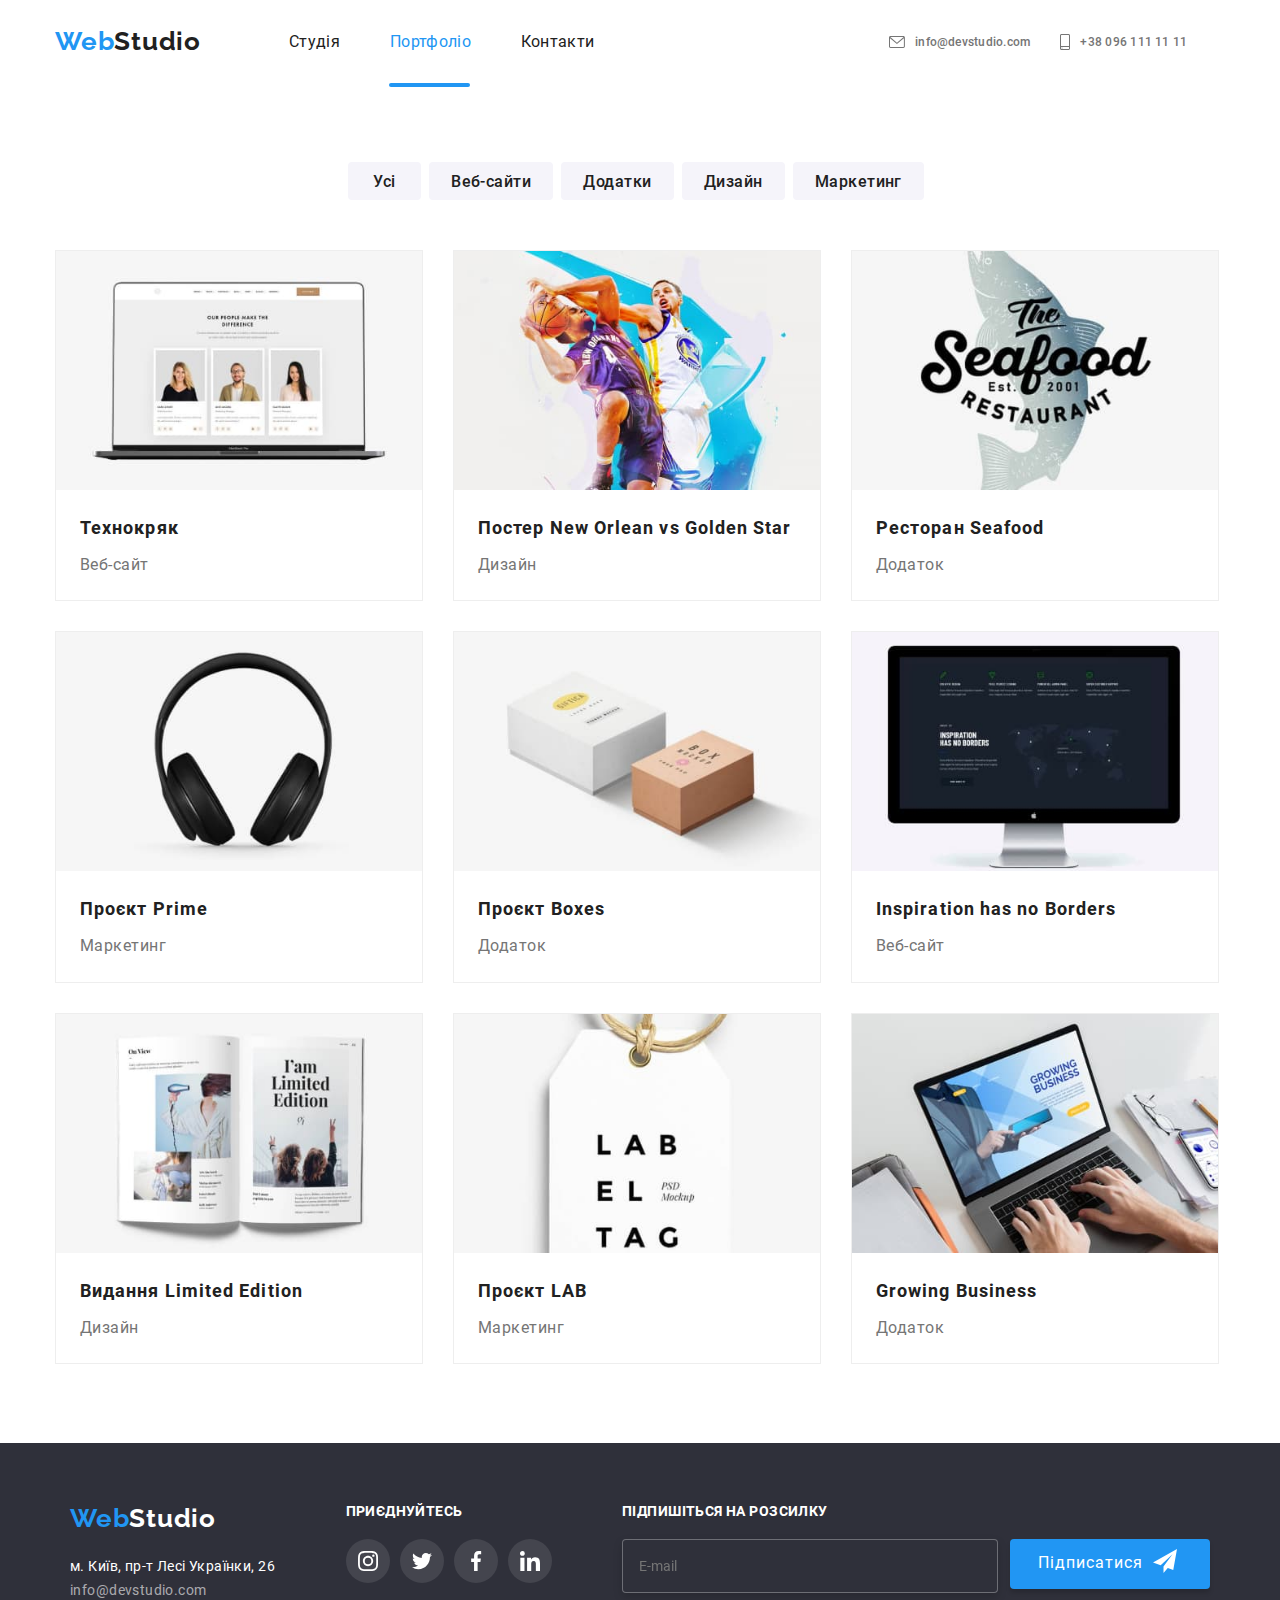
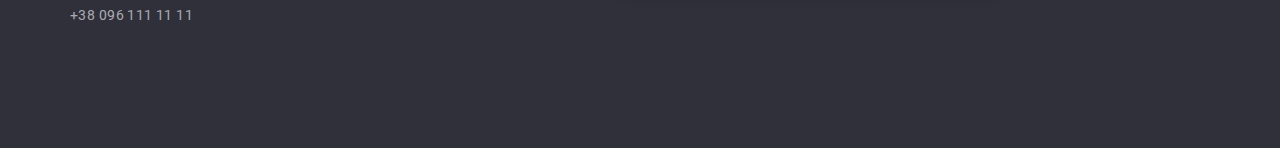
==== portfolio.html @ 5f89a616 "menu js" ====
<!DOCTYPE html>
<html lang="uk">
 <head>
    <meta charset="UTF-8">
    <meta http-equiv="X-UA-Compatible" content="IE=edge">
    <meta name="viewport" content="width=device-width, initial-scale=1.0">
    <title>Document</title>
    <link rel="stylesheet" href="./css/main.min.css">
    
    
 </head>
 <body>
  <header>
       
    <section class="header">
        <div class="container header__container">
          <a href="./index.html" class="logo"><span class="web">Web</span>Studio </a>
          
         
          <div class="mobail-menu" data-menu>
            <div class="container mobail-menu__container">
              <button class="mobail-menu__close-btn" data-menu-close>
                <svg class="mobail-menu__close" width="40" height="40">
                  <use href="./img/sprite.svg#icon-close_40px" ></use>
                </svg>
              </button>
              
              
                <ul class="nav">
                    <li class="nav__item"><a href="./index.html" class="nav__label nav__label--active">Студія </a></li>
                    <li class="nav__item"><a href="./portfolio.html" class="nav__label ">Портфоліо </a></li>
                    <li class="nav__item"><a href="" class="nav__label">Контакти </a></li>
                   
                 </ul>
    
                 
              
              
            <ul class="connection">
            <li class="contact__item-phone"><a href="tel:+380961111111" class="phone"> <svg class="contact__phone-svg" >
              <use  href="./img/sprite.svg#icon-smartphone">
              </use>
             </svg>+38 096 111 11 11
           </a></li>
              <li class="contact__item-mail">
                <a href="mailto:info@devstudio.com" class="mail">
                   <svg class="contact__mail-svg"><use  href="./img/sprite.svg#icon-envelope">
                   </use></svg>info@devstudio.com 
                </a>
              </li>
               </ul>
    
               <ul class="header-social__list">
                 <li class="header-social__item">Instagram</li>
                 <li class="header-social__item">Twitter</li>
                 <li class="header-social__item">Facebook</li>
                 <li class="header-social__item">LinkedIn</li>
                </ul>
            </div>
            
  
          </div>
          <div class="menu-tablet">
            
            
              <ul class="nav">
                  <li class="nav__item"><a href="./index.html" class="nav__label ">Студія </a></li>
                  <li class="nav__item"><a href="./portfolio.html" class="nav__label nav__label--active ">Портфоліо </a></li>
                  <li class="nav__item"><a href="" class="nav__label">Контакти </a></li>
                 
               </ul>

               
            
        <ul class="connection">
                    
            <li class="contact__item">
              <a href="mailto:info@devstudio.com" class="contact">
                 <svg class="contact__mail-svg"><use  href="./img/sprite.svg#icon-envelope">
                 </use></svg>info@devstudio.com 
              </a>
            </li>
            
            <li class="contact__item"><a href="tel:+380961111111" class="contact"> <svg class="contact__phone-svg" >
              <use  href="./img/sprite.svg#icon-smartphone">
              </use>
             </svg>+38 096 111 11 11
           </a></li>
        
        </ul> 
          </div>
        
      <button type="button" class="button-menu__open" data-menu-open>
        <svg class="menu-button__icon-menu " width="40" height="40"><use  href="./img/sprite.svg#icon-menu_40px">
        
        </use></svg> 
        
      </button>
      </div>
  
      </section>
      
       </header>
     
        <main>
          <section class="client">
            <div class="container">
                <ul class="work-list">
                    <li class="item">
                        <button class="work-list__button">Усі</button>
    
                    </li>
    
                    <li class="item">
                        <button class="work-list__button">Веб-сайти</button>
    
                    </li>
    
                    <li class="item">
                        <button class="work-list__button">Додатки</button>
    
                    </li>
    
                    <li class="item">
                        <button class="work-list__button">Дизайн</button>
    
                    </li>
    
                    <li class="item">
                        <button class="work-list__button">Маркетинг</button>
    
                    </li>
                </ul>
    
                <h1 class="visually-hidden">Наші роботи</h1>
    
                <ul class="card-set">
    
                        <li class="card-set__item" >
                             <div class="card">
                              <div class="card-set__overley"> 
                                <img srcset="./img/portfolio/tehno370.jpg 370w,
                                ./img/portfolio/tehno370@2x.jpg 540w,
                                ./img/portfolio/tehno354.jpg 354w,
                                ./img/portfolio/tehno354@2x.jpg 708w,
                                ./img/portfolio/tehno450.jpg 450w,
                                ./img/portfolio/tehno450@2x.jpg 900w"
                                 src="./img/portfolio/tehno450.jpg" alt="Технокряк"
                                 sizes="(min-width:1200px) 33vw, (min-width:768px) 50vw, (min-width:480px) 100vw" > 
                            </div>
                            <div class="card-set__content">
                                
                                <h2 class="card-set__portfolio">Технокряк</h2>
                               <p class="card-set__name">
                               Веб-сайт
                               </p>
                               </div>
                           
                             </div>
                             
                        </li>
                    
    
                    
                    
                        <li class="card-set__item" >
                          <div class="card">
                            <div class="card-set__overley">
                              <img srcset="./img/portfolio/new370.jpg 370w,
                              ./img/portfolio/new370@2x.jpg 540w,
                              ./img/portfolio/new354.jpg 354w,
                              ./img/portfolio/new354@2x.jpg 708w,
                              ./img/portfolio/neworlean450.jpg 450w,
                              ./img/portfolio/neworlean450@2x.jpg 900w"
                               src="./img/portfolio/neworlean450.jpg" alt="Постер New Orlean vs Golden Star"
                               sizes="(min-width:1200px) 33vw, (min-width:768px) 50vw, (min-width:480px) 100vw">  
                            </div>
                            <div class="card-set__content">
                              <h2 class="card-set__portfolio">Постер New Orlean vs Golden Star</h2>
                             <p class="card-set__name">
                                 Дизайн
                             </p>
                             </div>
                          </div>
                           
                        </li>
                    
    
                        <li class="card-set__item">
                          <div class="card">
                            <div class="card-set__overley">
                              <img srcset="./img/portfolio/seafood370.jpg 370w,
                              ./img/portfolio/seafood370@2x.jpg 540w,
                              ./img/portfolio/seafood354.jpg 354w,
                              ./img/portfolio/seafood354@2x.jpg 708w,
                              ./img/portfolio/seafood450.jpg 450w,
                              ./img/portfolio/seafood450@2x.jpg 900w"
                               src="./img/portfolio/seafood450.jpg" alt="Ресторан Seafood"
                               sizes="(min-width:1200px) 33vw, (min-width:768px) 50vw, (min-width:480px) 100vw" >   
                            </div>
                           
                           <div class="card-set__content">
                             <h2 class="card-set__portfolio">Ресторан Seafood</h2>
                            <p class="card-set__name">
                                Додаток
                            </p>
                            </div>
                          </div>
                           
    
                        </li>
                   
    
                    
                        <li class="card-set__item">
                          <div class="card">
                            <div class="card-set__overley">
                              <img srcset="./img/portfolio/prime370.jpg 370w,
                              ./img/portfolio/prime370@2x.jpg 540w,
                              ./img/portfolio/prime354.jpg 354w,
                              ./img/portfolio/prime354@2x.jpg 708w,
                              ./img/portfolio/prime450.jpg 450w,
                              ./img/portfolio/prime450@2x.jpg 900w"
                               src="./img/portfolio/prime450.jpg" alt="Проєкт Prime"
                               sizes="(min-width:1200px) 33vw, (min-width:768px) 50vw, (min-width:480px) 100vw" >   
                            </div>
                           
            
                           <div class="card-set__content">
                             <h2 class="card-set__portfolio">Проєкт Prime</h2>
                            <p class="card-set__name">
                                Маркетинг
                            </p>
                            </div>
    
                          </div>
                            
                        </li>
                   
    
                    
                        <li class="card-set__item" >
                          <div class="card">
                            <div class="card-set__overley">
                              <img srcset="./img/portfolio/boxes370.jpg 370w,
                              ./img/portfolio/boxes370@2x.jpg 540w,
                              ./img/portfolio/boxes354.jpg 354w,
                              ./img/portfolio/boxes354@2x.jpg 708w,
                              ./img/portfolio/boxes450.jpg 450w,
                              ./img/portfolio/boxes450@2x.jpg 900w"
                               src="./img/portfolio/boxes450.jpg" alt="Проєкт Boxes"
                               sizes="(min-width:1200px) 33vw, (min-width:768px) 50vw, (min-width:480px) 100vw" >  
                            </div>
                           
            
                           <div class="card-set__content">
                             <h2 class="card-set__portfolio">Проєкт Boxes</h2>
                            <p class="card-set__name">
                                Додаток
                            </p>
                            </div>
    
                          </div>
                           
                        </li>
                    
    
                    
                        <li class="card-set__item">
                          <div class="card">
                            <div class="card-set__overley">
                              <img srcset="./img/portfolio/inspiration370.jpg 370w,
                              ./img/portfolio/inspiration370@2x.jpg 540w,
                              ./img/portfolio/inspiration354.jpg 354w,
                              ./img/portfolio/inspiration354@2x.jpg 708w,
                              ./img/portfolio/inspiration450.jpg 450w,
                              ./img/portfolio/inspiration450@2x.jpg 900w"
                               src="./img/portfolio/inspiration450.jpg" alt="Inspiration has no Borders"
                               sizes="(min-width:1200px) 33vw, (min-width:768px) 50vw, (min-width:480px) 100vw" >  
                            </div>
                           
            
                           <div class="card-set__content">
                             <h2 class="card-set__portfolio">Inspiration has no Borders</h2>
                            <p class="card-set__name">
                                Веб-сайт
                            </p>
                            </div>
    
                          </div>
                            
                        </li>
                    
                    
                        <li class="card-set__item">
                          <div class="card">
                            <div class="card-set__overley">
                              <img srcset="./img/portfolio/limited370.jpg 370w,
                              ./img/portfolio/limited370@2x.jpg 540w,
                              ./img/portfolio/limited354.jpg 354w,
                              ./img/portfolio/limited354@2x.jpg 708w,
                              ./img/portfolio/limited450.jpg 450w,
                              ./img/portfolio/limited450@2x.jpg 900w"
                               src="./img/portfolio/limited450.jpg" alt="Видання Limited Edition"
                               sizes="(min-width:1200px) 33vw, (min-width:768px) 50vw, (min-width:480px) 100vw" >   
                            </div>
                           
            
                           <div class="card-set__content">
                             <h2 class="card-set__portfolio">Видання Limited Edition</h2>
                            <p class="card-set__name">
                                Дизайн
                            </p>
                            </div>
    
                          </div>
                           
                        </li>
                    
    
                    
                        <li class="card-set__item" >
                          <div class="card">
                            <div class="card-set__overley">
                              <img srcset="./img/portfolio/lab370.jpg 370w,
                              ./img/portfolio/lab370@2x.jpg 540w,
                              ./img/portfolio/lab354.jpg 354w,
                              ./img/portfolio/lab354@2x.jpg 708w,
                              ./img/portfolio/lab450.jpg 450w,
                              ./img/portfolio/lab450@2x.jpg 900w"
                               src="./img/portfolio/lab450.jpg" alt="Проєкт LAB"
                               sizes="(min-width:1200px) 33vw, (min-width:768px) 50vw, (min-width:480px) 100vw" >  
                            </div>
                           
            
                           <div class="card-set__content">
                             <h2 class="card-set__portfolio">Проєкт LAB</h2>
                            <p class="card-set__name">
                                Маркетинг
                            </p>
                            </div>
                          </div>
                           
    
                        </li>
                   
    
                    
                        <li class="card-set__item">
                          <div class="card">
                            <div class="card-set__overley">
                              <img srcset="./img/portfolio/growing370.jpg 370w,
                              ./img/portfolio/growing370@2x.jpg 540w,
                              ./img/portfolio/growing354.jpg 354w,
                              ./img/portfolio/growing354@2x.jpg 708w,
                              ./img/portfolio/growing450.jpg 450w,
                              ./img/portfolio/growing450@2x.jpg 900w"
                               src="./img/portfolio/growing450.jpg" alt="Growing Business"
                               sizes="(min-width:1200px) 33vw, (min-width:768px) 50vw, (min-width:480px) 100vw" >   
                            </div>
                           
            
                           <div class="card-set__content">
                             <h2 class="card-set__portfolio">Growing Business</h2>
                            <p class="card-set__name">
                                Додаток
                            </p>
                            </div>
    
                          </div>
                           
                        </li>
                    
                    
                </ul>
            </div>
        </section>
        </main>
     
     
        
    
              
        <footer>
          <div class="container">
  
            
            <div class="footer">
              
              <address>
                       <a href="./index.html" class="footer__logo"><span class="web">Web</span><span class="footer__studio">Studio</span>  </a>
                       <ul class="footer__list">
                       
                         <li class="footer__item"><a href="https://goo.gl/maps/DoAB9uZvHpaGdHEg8" class="address"> м. Київ, пр-т Лесі Українки, 26</a></li> 
                         <li class="footer__item"><a href="mailto:info@devstudio.com" class="footer__contact ">info@devstudio.com </a></li>
                         <li class="footer__item"><a href="tel:+380961111111" class="footer__contact">+38 096 111 11 11 </a></li>
                        
                        </ul>
                      </address>
                      <div class="join">
                        <p class="footer__text">приєднуйтесь</p>
                        <ul class="item-social">
                            <li class="footer__list--social">
                                <a href="" class="footer__icon">
                                  <svg  class="footer__svg" >
                                    <use href="./img/sprite.svg#icon-instagram">
                                    
                                    </use>
                                  </svg>
                                </a>
                                
                              </li>
                             <li class="footer__list--social">
                              <a href="" class="footer__icon">
                               <svg class="footer__svg">
                                <use href="./img/sprite.svg#icon-twitter">
                                
                                </use>
                               </svg>
                              </a>
                             </li>
                             <li class="footer__list--social">
                                <a href="" class="footer__icon">
                                 <svg class="footer__svg">
                                  <use href="./img/sprite.svg#icon-facebook">
                                  
                                  </use>
                                 </svg>
                                </a>
                               </li>
    
                               <li class="footer__list--social">
                                <a href="" class="footer__icon">
                                 <svg class="footer__svg">
                                  <use href="./img/sprite.svg#icon-linkedin">
                                  
                                  </use>
                                 </svg>
                                </a>
                               </li>
                        </ul>
                    </div>
                   
                    <div class="footer__sub">
                      <label class="footer__label">Підпишіться на розсилку</label>
                      <form  class="footer__subscription">
                        <input type="email" placeholder="E-mail" class="subscry">
                         
                      <button type="submit" class="footer__button">Підписатися <svg class="footer__send"><use  href="./img/sprite.svg#icon-icon-send">
                      </use></svg>
                    </button>
                      </form>
                  </div> 
            </div>
            
  
          </div>
          
         
  
      </footer> 
               
      <script src="./js/burger.js"></script>     
       
 </body>
</html>
---- css/main.min.css ----
@charset "UTF-8";
@font-face {
  font-family: "Roboto";
  font-style: normal;
  font-weight: 400;
  src: url("../fonts/roboto-v30-cyrillic-regular.eot"); /* IE9 Compat Modes */
  src: local(""), url("../fonts/roboto-v30-cyrillic-regular.eot?#iefix") format("embedded-opentype"), url("../fonts/roboto-v30-cyrillic-regular.woff2") format("woff2"), url("../fonts/roboto-v30-cyrillic-regular.woff") format("woff"), url("../fonts/roboto-v30-cyrillic-regular.ttf") format("truetype"), url("../fonts/roboto-v30-cyrillic-regular.svg#Roboto") format("svg"); /* Legacy iOS */
}
/* roboto-500 - cyrillic */
@font-face {
  font-family: "Roboto";
  font-style: normal;
  font-weight: 500;
  src: url("../fonts/roboto-v30-cyrillic-500.eot"); /* IE9 Compat Modes */
  src: local(""), url("../fonts/roboto-v30-cyrillic-500.eot?#iefix") format("embedded-opentype"), url("../fonts/roboto-v30-cyrillic-500.woff2") format("woff2"), url("../fonts/roboto-v30-cyrillic-500.woff") format("woff"), url("../fonts/roboto-v30-cyrillic-500.ttf") format("truetype"), url("../fonts/roboto-v30-cyrillic-500.svg#Roboto") format("svg"); /* Legacy iOS */
}
/* roboto-700 - cyrillic */
@font-face {
  font-family: "Roboto";
  font-style: normal;
  font-weight: 700;
  src: url("../fonts/roboto-v30-cyrillic-700.eot"); /* IE9 Compat Modes */
  src: local(""), url("../fonts/roboto-v30-cyrillic-700.eot?#iefix") format("embedded-opentype"), url("../fonts/roboto-v30-cyrillic-700.woff2") format("woff2"), url("../fonts/roboto-v30-cyrillic-700.woff") format("woff"), url("../fonts/roboto-v30-cyrillic-700.ttf") format("truetype"), url("../fonts/roboto-v30-cyrillic-700.svg#Roboto") format("svg"); /* Legacy iOS */
}
/* roboto-900 - cyrillic */
@font-face {
  font-family: "Roboto";
  font-style: normal;
  font-weight: 900;
  src: url("../fonts/roboto-v30-cyrillic-900.eot"); /* IE9 Compat Modes */
  src: local(""), url("../fonts/roboto-v30-cyrillic-900.eot?#iefix") format("embedded-opentype"), url("../fonts/roboto-v30-cyrillic-900.woff2") format("woff2"), url("../fonts/roboto-v30-cyrillic-900.woff") format("woff"), url("../fonts/roboto-v30-cyrillic-900.ttf") format("truetype"), url("../fonts/roboto-v30-cyrillic-900.svg#Roboto") format("svg"); /* Legacy iOS */
}
/* raleway-regular - latin_cyrillic */
@font-face {
  font-family: "Raleway";
  font-style: normal;
  font-weight: 400;
  src: url("../fonts/raleway-v28-latin_cyrillic-regular.eot"); /* IE9 Compat Modes */
  src: local(""), url("../fonts/raleway-v28-latin_cyrillic-regular.eot?#iefix") format("embedded-opentype"), url("../fonts/raleway-v28-latin_cyrillic-regular.woff2") format("woff2"), url("../fonts/raleway-v28-latin_cyrillic-regular.woff") format("woff"), url("../fonts/raleway-v28-latin_cyrillic-regular.ttf") format("truetype"), url("../fonts/raleway-v28-latin_cyrillic-regular.svg#Raleway") format("svg"); /* Legacy iOS */
}
/* raleway-700 - latin_cyrillic */
@font-face {
  font-family: "Raleway";
  font-style: normal;
  font-weight: 700;
  src: url("../fonts/raleway-v28-latin_cyrillic-700.eot"); /* IE9 Compat Modes */
  src: local(""), url("../fonts/raleway-v28-latin_cyrillic-700.eot?#iefix") format("embedded-opentype"), url("../fonts/raleway-v28-latin_cyrillic-700.woff2") format("woff2"), url("../fonts/raleway-v28-latin_cyrillic-700.woff") format("woff"), url("../fonts/raleway-v28-latin_cyrillic-700.ttf") format("truetype"), url("../fonts/raleway-v28-latin_cyrillic-700.svg#Raleway") format("svg"); /* Legacy iOS */
}
.footer__contact, .address, .footer__logo, .footer__send, .footer__icon, .client__icon, .contact__phone-svg, .contact__mail-svg, .nav__label, .mobail-menu__close-btn, .button-menu__open, .close-modal, .svg-modal, .icon-check, .texterea, .form-input, .backdrop, .item-social__icon, .logo, .work-list__button, .footer__button, .button-order, .button-send {
  -webkit-transition-duration: 250ms;
          transition-duration: 250ms;
  -webkit-transition-timing-function: var(--time-transition-duration);
          transition-timing-function: var(--time-transition-duration);
}

.work-list__button, .footer__button, .button-order, .button-send {
  font-family: var(--primary-font);
  font-style: normal;
  font-weight: 700px;
  font-size: 16px;
  line-height: 19px;
  letter-spacing: 0.03em;
  color: var(--primary-bg-color);
  background-color: var(--active-link-color);
  cursor: pointer;
  line-height: 1.8;
  letter-spacing: 0.06em;
  border: none;
  min-width: 73px;
  -webkit-transition-property: color;
  transition-property: color;
}

.footer__studio, .web, .logo {
  font-family: "Raleway";
  font-style: normal;
  font-weight: 700;
  font-size: 26px;
  letter-spacing: 0.03em;
  line-height: 1.2;
}

.footer__contact, .address {
  font-family: var(--primary-font);
  font-style: normal;
  font-weight: 400px;
  font-size: 14px;
  line-height: 19px;
  letter-spacing: 0.03em;
  font-style: normal;
  line-height: 24px;
  letter-spacing: 0.03em;
}

:root {
  --primary-text-color: #757575;
  --title-text-color:#212121;
  --accent-color: #212121;
  --active-link-color:#2196F3;
  --primary-bg-color: #fffffF;
  --bg-color:#2F303A;
  --button-bg-color:#F5F4FA;
  --icon-fill-color:#AFB1B8;
  --card-set-gap: 30px;
  --time-transition-duration:cubic-bezier(0.4, 0, 0.2, 1);
  --card-shadow: 0px 2px 1px -1px rgba(0, 0, 0, 0.2),
  0px 1px 1px 0px rgba(0, 0, 0, 0.14),
  0px 1px 3px 0px rgba(0, 0, 0, 0.12);
  --primary-font: "Roboto";
  --secondary-font: "Raleway";
}

.visually-hidden {
  position: absolute;
  width: 1px;
  height: 1px;
  margin: -1px;
  border: 0;
  padding: 0;
  white-space: nowrap;
  -webkit-clip-path: inset(100%);
          clip-path: inset(100%);
  clip: rect(0 0 0 0);
  overflow: hidden;
}

h1,
h2,
h3,
h4,
h5,
h6,
p {
  margin: 0;
  padding: 0;
}

a {
  text-decoration: none;
}

body {
  color: var(--primary-text-color);
  background-color: var(--primary-bg-color);
  font-family: Roboto, sans-serif;
  font-size: 14px;
  line-height: 1.71;
  letter-spacing: 0.03em;
}

img {
  display: block;
  width: 100%;
  height: auto;
}

ul {
  list-style: none;
  margin: 0;
  padding: 0;
  margin-bottom: 0;
}

section {
  padding-top: 94px;
  padding-bottom: 94px;
}

/*! normalize.css v8.0.1 | MIT License | github.com/necolas/normalize.css */
/* Document
   ========================================================================== */
/**
 * 1. Correct the line height in all browsers.
 * 2. Prevent adjustments of font size after orientation changes in iOS.
 */
html {
  line-height: 1.15; /* 1 */
  -webkit-text-size-adjust: 100%; /* 2 */
}

/* Sections
   ========================================================================== */
/**
 * Remove the margin in all browsers.
 */
body {
  margin: 0;
}

/**
 * Render the `main` element consistently in IE.
 */
main {
  display: block;
}

/**
 * Correct the font size and margin on `h1` elements within `section` and
 * `article` contexts in Chrome, Firefox, and Safari.
 */
h1 {
  font-size: 2em;
  margin: 0.67em 0;
}

/* Grouping content
   ========================================================================== */
/**
 * 1. Add the correct box sizing in Firefox.
 * 2. Show the overflow in Edge and IE.
 */
hr {
  -webkit-box-sizing: content-box;
          box-sizing: content-box; /* 1 */
  height: 0; /* 1 */
  overflow: visible; /* 2 */
}

/**
 * 1. Correct the inheritance and scaling of font size in all browsers.
 * 2. Correct the odd `em` font sizing in all browsers.
 */
pre {
  font-family: monospace, monospace; /* 1 */
  font-size: 1em; /* 2 */
}

/* Text-level semantics
   ========================================================================== */
/**
 * Remove the gray background on active links in IE 10.
 */
a {
  background-color: transparent;
}

/**
 * 1. Remove the bottom border in Chrome 57-
 * 2. Add the correct text decoration in Chrome, Edge, IE, Opera, and Safari.
 */
abbr[title] {
  border-bottom: none; /* 1 */
  text-decoration: underline; /* 2 */
  -webkit-text-decoration: underline dotted;
          text-decoration: underline dotted; /* 2 */
}

/**
 * Add the correct font weight in Chrome, Edge, and Safari.
 */
b,
strong {
  font-weight: bolder;
}

/**
 * 1. Correct the inheritance and scaling of font size in all browsers.
 * 2. Correct the odd `em` font sizing in all browsers.
 */
code,
kbd,
samp {
  font-family: monospace, monospace; /* 1 */
  font-size: 1em; /* 2 */
}

/**
 * Add the correct font size in all browsers.
 */
small {
  font-size: 80%;
}

/**
 * Prevent `sub` and `sup` elements from affecting the line height in
 * all browsers.
 */
sub,
sup {
  font-size: 75%;
  line-height: 0;
  position: relative;
  vertical-align: baseline;
}

sub {
  bottom: -0.25em;
}

sup {
  top: -0.5em;
}

/* Embedded content
   ========================================================================== */
/**
 * Remove the border on images inside links in IE 10.
 */
img {
  border-style: none;
}

/* Forms
   ========================================================================== */
/**
 * 1. Change the font styles in all browsers.
 * 2. Remove the margin in Firefox and Safari.
 */
button,
input,
optgroup,
select,
textarea {
  font-family: inherit; /* 1 */
  font-size: 100%; /* 1 */
  line-height: 1.15; /* 1 */
  margin: 0; /* 2 */
}

/**
 * Show the overflow in IE.
 * 1. Show the overflow in Edge.
 */
button,
input { /* 1 */
  overflow: visible;
}

/**
 * Remove the inheritance of text transform in Edge, Firefox, and IE.
 * 1. Remove the inheritance of text transform in Firefox.
 */
button,
select { /* 1 */
  text-transform: none;
}

/**
 * Correct the inability to style clickable types in iOS and Safari.
 */
button,
[type=button],
[type=reset],
[type=submit] {
  -webkit-appearance: button;
}

/**
 * Remove the inner border and padding in Firefox.
 */
button::-moz-focus-inner,
[type=button]::-moz-focus-inner,
[type=reset]::-moz-focus-inner,
[type=submit]::-moz-focus-inner {
  border-style: none;
  padding: 0;
}

/**
 * Restore the focus styles unset by the previous rule.
 */
button:-moz-focusring,
[type=button]:-moz-focusring,
[type=reset]:-moz-focusring,
[type=submit]:-moz-focusring {
  outline: 1px dotted ButtonText;
}

/**
 * Correct the padding in Firefox.
 */
fieldset {
  padding: 0.35em 0.75em 0.625em;
}

/**
 * 1. Correct the text wrapping in Edge and IE.
 * 2. Correct the color inheritance from `fieldset` elements in IE.
 * 3. Remove the padding so developers are not caught out when they zero out
 *    `fieldset` elements in all browsers.
 */
legend {
  -webkit-box-sizing: border-box;
          box-sizing: border-box; /* 1 */
  color: inherit; /* 2 */
  display: table; /* 1 */
  max-width: 100%; /* 1 */
  padding: 0; /* 3 */
  white-space: normal; /* 1 */
}

/**
 * Add the correct vertical alignment in Chrome, Firefox, and Opera.
 */
progress {
  vertical-align: baseline;
}

/**
 * Remove the default vertical scrollbar in IE 10+.
 */
textarea {
  overflow: auto;
}

/**
 * 1. Add the correct box sizing in IE 10.
 * 2. Remove the padding in IE 10.
 */
[type=checkbox],
[type=radio] {
  -webkit-box-sizing: border-box;
          box-sizing: border-box; /* 1 */
  padding: 0; /* 2 */
}

/**
 * Correct the cursor style of increment and decrement buttons in Chrome.
 */
[type=number]::-webkit-inner-spin-button,
[type=number]::-webkit-outer-spin-button {
  height: auto;
}

/**
 * 1. Correct the odd appearance in Chrome and Safari.
 * 2. Correct the outline style in Safari.
 */
[type=search] {
  -webkit-appearance: textfield; /* 1 */
  outline-offset: -2px; /* 2 */
}

/**
 * Remove the inner padding in Chrome and Safari on macOS.
 */
[type=search]::-webkit-search-decoration {
  -webkit-appearance: none;
}

/**
 * 1. Correct the inability to style clickable types in iOS and Safari.
 * 2. Change font properties to `inherit` in Safari.
 */
::-webkit-file-upload-button {
  -webkit-appearance: button; /* 1 */
  font: inherit; /* 2 */
}

/* Interactive
   ========================================================================== */
/*
 * Add the correct display in Edge, IE 10+, and Firefox.
 */
details {
  display: block;
}

/*
 * Add the correct display in all browsers.
 */
summary {
  display: list-item;
}

/* Misc
   ========================================================================== */
/**
 * Add the correct display in IE 10+.
 */
template {
  display: none;
}

/**
 * Add the correct display in IE 10.
 */
[hidden] {
  display: none;
}

.logo {
  display: -webkit-box;
  display: -ms-flexbox;
  display: flex;
  text-decoration: none;
  color: var(--accent-color);
  -webkit-transition-property: color;
  transition-property: color;
}
.logo:hover,
.logo :focus {
  color: var(--active-link-color);
}
@media screen and (min-width: 768px) {
  .logo {
    padding-top: 24px;
    padding-bottom: 25px;
    margin-right: 88px;
    font-weight: 700;
    font-size: 24px;
    line-height: 28px;
    letter-spacing: 0.03em;
  }
}
@media screen and (min-width: 1200px) {
  .logo {
    font-weight: 700;
    font-size: 26px;
    line-height: 31px;
  }
}

.web {
  color: var(--active-link-color);
}
@media screen and (min-width: 768px) {
  .web {
    font-weight: 700;
    font-size: 24px;
    line-height: 28px;
    letter-spacing: 0.03em;
  }
}
@media screen and (min-width: 1200px) {
  .web {
    font-weight: 700;
    font-size: 26px;
    line-height: 31px;
  }
}

.advantages__titel {
  max-width: 270px;
  margin-bottom: 10px;
  text-align: center;
  margin-left: auto;
  margin-right: auto;
  font-family: var(--primary-font);
  font-style: normal;
  font-weight: 700px;
  font-size: 14px;
  line-height: 19px;
  letter-spacing: 0.03em;
  text-transform: uppercase;
  color: var(--accent-color);
}
@media screen and (max-width: 767px) {
  .advantages__titel {
    width: 450px;
    text-align: center;
  }
}

.team__titel {
  margin-bottom: 50px;
  font-family: var(--primary-font);
  font-style: normal;
  font-weight: 500px;
  font-size: 36px;
  line-height: 19px;
  letter-spacing: 0.03em;
  line-height: 42px;
  text-align: center;
  color: var(--accent-color);
}

.team__titel--name {
  font-family: var(--primary-font);
  font-style: normal;
  font-weight: 500px;
  font-size: 16px;
  line-height: 19px;
  letter-spacing: 0.03em;
  font-weight: 500;
  font-size: 16px;
  line-height: 19px;
  text-align: center;
  letter-spacing: 0.03em;
  color: var(--accent-color);
  margin-bottom: 10px;
}

.client__titel {
  font-family: var(--primary-font);
  font-style: normal;
  font-weight: 700px;
  font-size: 36px;
  line-height: 19px;
  letter-spacing: 0.03em;
  line-height: 42px;
  text-align: center;
  letter-spacing: 0.03em;
  color: var(--accent-color);
  margin-bottom: 50px;
}

.hero__title {
  font-family: var(--primary-font);
  font-style: normal;
  font-weight: 900px;
  font-size: 26px;
  line-height: 19px;
  letter-spacing: 0.03em;
  text-align: center;
  max-width: 696px;
  color: var(--primary-bg-color);
  font-style: normal;
  line-height: 1.62;
  letter-spacing: 0.06em;
  text-transform: uppercase;
  margin-top: 0;
  margin-bottom: 30px;
  margin-left: auto;
  margin-right: auto;
}
@media screen and (min-width: 768px) {
  .hero__title {
    width: 360px;
  }
}
@media screen and (min-width: 1200px) {
  .hero__title {
    font-size: 44px;
    line-height: 1.4;
    width: 696px;
  }
}

.skils__titel {
  font-family: var(--primary-font);
  font-style: normal;
  font-weight: 700;
  font-size: 36px;
  line-height: 19px;
  letter-spacing: 0.03em;
  line-height: 42px;
  text-align: center;
  color: var(--accent-color);
  margin-bottom: 50px;
}
@media screen and (max-width: 480px) {
  .skils__titel {
    display: none;
  }
}

.item-social {
  display: -webkit-box;
  display: -ms-flexbox;
  display: flex;
  -webkit-box-align: center;
      -ms-flex-align: center;
          align-items: center;
  -webkit-box-pack: center;
      -ms-flex-pack: center;
          justify-content: center;
  margin-top: 20px;
}

.item-social__list {
  margin-left: 10px;
}

.item-social__list:not(:last-child) {
  margin-left: 0;
}

.item-social__icon {
  width: 44px;
  height: 44px;
  display: -webkit-box;
  display: -ms-flexbox;
  display: flex;
  -webkit-box-align: center;
      -ms-flex-align: center;
          align-items: center;
  -webkit-box-pack: center;
      -ms-flex-pack: center;
          justify-content: center;
  border: none;
  border-radius: 50%;
  background-color: var(--primary-bg-color);
  fill: var(--icon-fill-color);
  -webkit-transition-property: background-color, fill;
  transition-property: background-color, fill;
}

.item-social__icon:hover,
.item-social__icon:hover {
  background-color: var(--active-link-color);
  fill: var(--primary-bg-color);
}

.item-social__svg {
  width: 20px;
  height: 20px;
  padding: 0;
}

.backdrop {
  position: fixed;
  top: 0;
  left: 0;
  width: 100%;
  height: 100%;
  background-color: rgba(0, 0, 0, 0.2);
  overflow-y: scroll;
}

.backdrop.is-hidden {
  opacity: 0;
  pointer-events: none;
}

.modal {
  display: -webkit-box;
  display: -ms-flexbox;
  display: flex;
  -webkit-box-orient: vertical;
  -webkit-box-direction: normal;
      -ms-flex-direction: column;
          flex-direction: column;
  background-color: var(--primary-bg-color);
  -webkit-box-shadow: 0px 1px 3px rgba(0, 0, 0, 0.12), 0px 1px 1px rgba(0, 0, 0, 0.14), 0px 2px 1px rgba(0, 0, 0, 0.2);
          box-shadow: 0px 1px 3px rgba(0, 0, 0, 0.12), 0px 1px 1px rgba(0, 0, 0, 0.14), 0px 2px 1px rgba(0, 0, 0, 0.2);
  border-radius: 4px;
  padding: 40px;
}
@media screen and (max-width: 479px) {
  .modal {
    max-width: 370px;
  }
}
@media screen and (min-width: 480px) {
  .modal {
    position: absolute;
    width: 370px;
    top: 50%;
    left: 50%;
    -webkit-transform: translate(-50%, -50%);
            transform: translate(-50%, -50%);
  }
}
@media screen and (min-width: 1200px) {
  .modal {
    width: 448px;
  }
}

.data {
  font-family: "Roboto";
  font-style: normal;
  font-weight: 700;
  font-size: 20px;
  line-height: 23px;
  text-align: center;
  letter-spacing: 0.03em;
  color: var(--accent-color);
  margin-bottom: 12px;
}

.form-fild {
  display: -webkit-box;
  display: -ms-flexbox;
  display: flex;
  -webkit-box-orient: vertical;
  -webkit-box-direction: normal;
      -ms-flex-direction: column;
          flex-direction: column;
  position: relative;
  margin-bottom: 10px;
}

label {
  margin: 0;
  display: -webkit-box;
  display: -ms-flexbox;
  display: flex;
  -webkit-box-orient: vertical;
  -webkit-box-direction: normal;
      -ms-flex-direction: column;
          flex-direction: column;
}

.label_text {
  font-weight: 400;
  font-size: 12px;
  line-height: 14px;
  letter-spacing: 0.01em;
  margin-bottom: 4px;
}

.form-input {
  margin: 0;
  padding: 16px 20px;
  padding-left: 42px;
  border: 1px solid rgba(33, 33, 33, 0.2);
  border-radius: 4px;
  outline: 0;
  outline-offset: 0;
}
.form-input:focus {
  border: 1px solid var(--active-link-color);
}

.form-fild-textarea {
  margin-bottom: 20px;
}

textarea {
  resize: none;
  margin: 0;
  border: 1px solid rgba(33, 33, 33, 0.2);
  border-radius: 4px;
  padding: 12px 16px;
  height: 120px;
}

.texterea {
  -webkit-appearance: none;
     -moz-appearance: none;
          appearance: none;
  outline: 0;
  outline-offset: 0;
}
.texterea:focus {
  border: 1px solid var(--active-link-color);
}

.button-send {
  border-radius: 4px;
  margin-left: auto;
  margin-right: auto;
  padding: 10px 52px;
  line-height: 30px;
}
.button-send:hover, .button-send:focus {
  color: var(--accent-color);
}

.check {
  display: -webkit-box;
  display: -ms-flexbox;
  display: flex;
  -webkit-box-pack: center;
      -ms-flex-pack: center;
          justify-content: center;
  -webkit-box-align: center;
      -ms-flex-align: center;
          align-items: center;
  -webkit-box-orient: horizontal;
  -webkit-box-direction: normal;
      -ms-flex-direction: row;
          flex-direction: row;
  margin-bottom: 30px;
  font-family: "Roboto";
  font-style: normal;
  font-weight: 400;
  font-size: 12px;
  line-height: 14px;
  letter-spacing: 0.03em;
  color: var(--primary-text-color);
}
@media screen and (min-width: 1200px) {
  .check {
    width: 435px;
    font-weight: 400;
    font-size: 14px;
    line-height: 24px;
    margin-right: auto;
    margin-left: auto;
  }
}

.icon-check {
  display: block;
  margin-right: 7px;
  width: 16px;
  height: 15px;
  border: 2px solid var(--accent-color);
  border-radius: 2px;
  -webkit-box-shadow: 0px 1px 3px rgba(0, 0, 0, 0.12), 0px 1px 1px rgba(0, 0, 0, 0.14), 0px 2px 1px rgba(0, 0, 0, 0.2);
          box-shadow: 0px 1px 3px rgba(0, 0, 0, 0.12), 0px 1px 1px rgba(0, 0, 0, 0.14), 0px 2px 1px rgba(0, 0, 0, 0.2);
}

.checkbox:checked + .icon-check {
  background-color: var(--active-link-color);
  border-color: var(--active-link-color);
  background-image: url(../img/icon\ check.svg);
  background-position: center;
  background-repeat: no-repeat;
  background-origin: border-box;
}

.checkbox {
  position: absolute;
  margin-right: 7px;
  width: 16px;
  height: 15px;
  /* appearance: none; */
  width: 1px;
  height: 1px;
  overflow: hidden;
  clip: rect(0 0 0 0);
}

.icon {
  position: absolute;
  display: inline-block;
  top: 50%;
  left: 14px;
  -webkit-transform: translate -50%;
          transform: translate -50%;
}

.svg-modal {
  width: 18px;
  height: 18px;
  top: 50%;
}

.form-input:not(:-moz-placeholder-shown) + .svg-modal {
  fill: var(--active-link-color);
}

.form-input:not(:-ms-input-placeholder) + .svg-modal {
  fill: var(--active-link-color);
}

.form-fild:focus-within > .icon, .form-input:not(:placeholder-shown) + .svg-modal {
  fill: var(--active-link-color);
}

.treaty {
  color: var(--active-link-color);
  text-decoration: underline;
  margin-left: 5px;
}

.close-modal {
  display: -webkit-box;
  display: -ms-flexbox;
  display: flex;
  -webkit-box-align: center;
      -ms-flex-align: center;
          align-items: center;
  position: absolute;
  right: 8px;
  top: 8px;
  width: 30px;
  height: 30px;
  fill: var(--accent-color);
  background-color: var(--primary-bg-color);
  border: 1px solid rgba(0, 0, 0, 0.1);
  border-radius: 50%;
  cursor: pointer;
}
.close-modal:hover, .close-modal:focus {
  fill: var(--active-link-color);
}

.button-order {
  padding: 10px 32px;
  margin-left: auto;
  margin-right: auto;
  min-width: 216px;
  border-radius: 4px;
}
.button-order:hover, .button-order:focus {
  color: var(--accent-color);
}

.footer__button {
  display: -webkit-box;
  display: -ms-flexbox;
  display: flex;
  width: 200px;
  height: 50px;
  padding: 10px 28px;
  -webkit-box-shadow: 0px 4px 4px rgba(0, 0, 0, 0.15);
          box-shadow: 0px 4px 4px rgba(0, 0, 0, 0.15);
  border-radius: 4px;
  border: none;
  margin: 0;
}
.footer__button:hover, .footer__button:focus {
  color: var(--accent-color);
}
.footer__button:hover svg, .footer__button:focus svg {
  fill: var(--accent-color);
}
@media screen and (max-width: 1199px) {
  .footer__button {
    margin-left: auto;
    margin-right: auto;
  }
}
@media screen and (min-width: 1200px) {
  .footer__button {
    display: -webkit-box;
    display: -ms-flexbox;
    display: flex;
    margin-left: 12px;
  }
}

.work-list__button {
  color: var(--accent-color);
  font-style: normal;
  font-weight: 500;
  font-size: 16px;
  line-height: 1.2;
  background-color: var(--button-bg-color);
  letter-spacing: 0.03em;
  height: 38px;
  left: 593px;
  top: 174px;
  padding: 6px 22px;
  border-radius: 4px;
  border: none;
  -webkit-transition-property: color, background-color;
  transition-property: color, background-color;
}
.work-list__button:focus, .work-list__button:hover {
  background-color: var(--active-link-color);
  color: var(--primary-bg-color);
}

.card-set {
  padding: 0;
  margin: 0;
  list-style: none;
  display: -webkit-box;
  display: -ms-flexbox;
  display: flex;
  -ms-flex-wrap: wrap;
      flex-wrap: wrap;
  margin: -15px;
}

.card-set__item {
  display: -webkit-box;
  display: -ms-flexbox;
  display: flex;
}

.card {
  max-width: 450px;
  border: 1px solid #EEEEEE;
  background-size: contain;
  margin: 15px;
}
@media screen and (min-width: 768px) {
  .card {
    -ms-flex-preferred-size: calc((100% - 60px) / 2);
        flex-basis: calc((100% - 60px) / 2);
    width: 354px;
  }
}
.card:hover, .card:focus {
  -webkit-box-shadow: 0px 4px 4px rgba(0, 0, 0, 0.25);
          box-shadow: 0px 4px 4px rgba(0, 0, 0, 0.25);
}
@media screen and (min-width: 1200px) {
  .card {
    -ms-flex-preferred-size: calc((100% - 105px) / 3);
        flex-basis: calc((100% - 105px) / 3);
    width: 366px;
  }
}

.card-set__portfolio {
  font-family: var(--primary-font);
  font-style: normal;
  font-weight: 700px;
  font-size: 18px;
  line-height: 19px;
  letter-spacing: 0.03em;
  margin-bottom: 4px;
  font-style: normal;
  line-height: 2;
  letter-spacing: 0.06em;
  color: var(--title-text-color);
}

.card-set__name {
  font-family: var(--primary-font);
  font-style: normal;
  font-weight: 400px;
  font-size: 16px;
  line-height: 19px;
  letter-spacing: 0.03em;
  font-style: normal;
  line-height: 1.88;
  letter-spacing: 0.03em;
  color: var(--primary-text-color);
  margin: 0;
}

.card-set__content {
  padding: 20px 24px;
}
@media screen and (min-width: 768px) {
  .card-set__content {
    width: 354px;
  }
}
@media screen and (min-width: 1200px) {
  .card-set__content {
    width: 370px;
  }
}

.card-set__overley {
  position: relative;
  overflow: hidden;
}
.card-set__overley::before {
  position: absolute;
  content: "";
  top: 1px;
  left: 0;
  width: 100%;
  height: 100%;
  background-color: rgba(33, 150, 243, 0.9);
  -webkit-transform: translatey(100%);
          transform: translatey(100%);
  -webkit-transition: -webkit-transform 250ms var(--time-transition-duration);
  transition: -webkit-transform 250ms var(--time-transition-duration);
  transition: transform 250ms var(--time-transition-duration);
  transition: transform 250ms var(--time-transition-duration), -webkit-transform 250ms var(--time-transition-duration);
}
.card-set__overley::after {
  position: absolute;
  content: "Ресурс пропонує комплексні пропозиції з різним рівнем функціоналу та сервісів. Все це дозволить відвідувачу отримати вичерпні відомості про компанію чи приватну особу.";
  font-family: var(--primary-font);
  font-style: normal;
  font-weight: 400px;
  font-size: 18px;
  line-height: 19px;
  letter-spacing: 0.03em;
  line-height: 1.56;
  color: var(--primary-bg-color);
  top: 0;
  left: 0;
  padding: 63px 24px;
  -webkit-transform: translatey(100%);
          transform: translatey(100%);
  -webkit-transition: -webkit-transform 250ms var(--time-transition-duration);
  transition: -webkit-transform 250ms var(--time-transition-duration);
  transition: transform 250ms var(--time-transition-duration);
  transition: transform 250ms var(--time-transition-duration), -webkit-transform 250ms var(--time-transition-duration);
}

.card-set__item:hover .card-set__overley::after,
.card-set__item:focus .card-set__overley:focus:after,
.card-set__item:hover .card-set__overley::before,
.card-set__item:focus .card-set__overley:focus::before {
  -webkit-transform: translateY(0);
          transform: translateY(0);
}

.button-menu__open {
  right: 15px;
  display: -webkit-inline-box;
  display: -ms-inline-flexbox;
  display: inline-flex;
  margin: 0;
  padding: 0;
  border: none;
  background-color: transparent;
}
.button-menu__open:hover svg, .button-menu__open:focus svg {
  color: var(--active-link-color);
  fill: var(--active-link-color);
}
@media screen and (min-width: 768px) {
  .button-menu__open {
    display: none;
  }
}

.menu-button.is-open .icon-menu {
  display: none;
}

.mobail-menu {
  position: absolute;
  top: 0;
  left: 0;
  width: 100%;
  height: 100vh;
  overflow: auto;
  opacity: 0;
  visibility: hidden;
  background-color: var(--primary-bg-color);
  -webkit-transition: opacity 250ms linear, visibility 250ms linear;
  transition: opacity 250ms linear, visibility 250ms linear;
}
.mobail-menu.is-open {
  opacity: 1;
  visibility: visible;
  max-width: 480px;
  pointer-events: auto;
}
@media screen and (min-width: 768px) {
  .mobail-menu {
    display: none;
  }
}

.mobail-menu__close-btn {
  position: absolute;
  top: 10px;
  right: 15px;
  background-color: transparent;
  border: none;
  padding: 0;
  line-height: 0;
}
.mobail-menu__close-btn:hover svg, .mobail-menu__close-btn:focus svg {
  color: var(--active-link-color);
  fill: var(--active-link-color);
}

.header-social__list {
  display: -webkit-box;
  display: -ms-flexbox;
  display: flex;
  max-width: 296px;
}

.header-social__item {
  font-family: "Roboto";
  font-style: normal;
  font-weight: 500;
  font-size: 18px;
  line-height: 22px;
  letter-spacing: 0.02em;
  color: #2196F3;
}

.header-social__item:not(:last-child) {
  margin-right: 20px;
}

.container {
  padding-left: 15px;
  padding-right: 15px;
}
@media screen and (min-width: 480px) {
  .container {
    width: 448px;
    margin-left: auto;
    margin-right: auto;
  }
}
@media screen and (min-width: 768px) {
  .container {
    width: 768px;
  }
}
@media screen and (min-width: 1200px) {
  .container {
    width: 1170px;
  }
}

.header__container {
  display: -webkit-box;
  display: -ms-flexbox;
  display: flex;
  -webkit-box-align: center;
      -ms-flex-align: center;
          align-items: center;
}
@media screen and (max-width: 767px) {
  .header__container {
    -webkit-box-pack: justify;
        -ms-flex-pack: justify;
            justify-content: space-between;
  }
}

.mobail-menu__container {
  position: relative;
  padding-top: 48px;
  padding-bottom: 48px;
  padding-left: 40px;
}
@media screen and (min-width: 768px) {
  .mobail-menu__container {
    display: none;
  }
}

.hero {
  max-width: 1600px;
  background-image: url(../img/Img\ Overlay.png), url(../img/hero/Hero480.jpg);
  background-size: cover;
  background-repeat: no-repeat;
  background-color: var(--bg-color);
  padding: 200px 0;
  background-position: 50% 50%;
  margin-left: auto;
  margin-right: auto;
}
@media (min-device-pixel-ratio: 2), (-webkit-min-device-pixel-ratio: 2), (min-resolution: 192dpi), (min-resolution: 2dppx) {
  .hero {
    background-image: url(../img/Img\ Overlay.png), url(../img/hero/hero480@2.jpg);
  }
}
@media screen and (min-width: 480px) and (max-width: 767px) {
  .hero {
    background-image: url(../img/Img\ Overlay.png), url(../img/hero/hero768.jpg);
  }
}
@media screen and (min-width: 480px) and (max-width: 767px) and (min-device-pixel-ratio: 2), screen and (min-width: 480px) and (max-width: 767px) and (-webkit-min-device-pixel-ratio: 2), screen and (min-width: 480px) and (max-width: 767px) and (min-resolution: 192dpi), screen and (min-width: 480px) and (max-width: 767px) and (min-resolution: 2dppx) {
  .hero {
    background-image: url(../img/Img\ Overlay.png), url(../img/hero/hero768@2x.jpg);
  }
}
@media screen and (min-width: 768px) {
  .hero {
    background-image: url(../img/Img\ Overlay.png), url(../img/hero/hero1200.jpg);
  }
}
@media screen and (min-width: 768px) and (min-device-pixel-ratio: 2), screen and (min-width: 768px) and (-webkit-min-device-pixel-ratio: 2), screen and (min-width: 768px) and (min-resolution: 192dpi), screen and (min-width: 768px) and (min-resolution: 2dppx) {
  .hero {
    background-image: url(../img/Img\ Overlay.png), url(../img/hero/hero1200@2x.jpg);
  }
}

.hero__box {
  text-align: center;
  padding: 0;
}

.header {
  max-width: 1600px;
  position: relative;
  margin-left: auto;
  margin-right: auto;
  padding: 0;
}

@media screen and (max-width: 767px) {
  .nav {
    margin-bottom: 302px;
  }
}
@media screen and (min-width: 768px) {
  .nav {
    width: 288px;
    display: -webkit-box;
    display: -ms-flexbox;
    display: flex;
    -webkit-box-align: center;
        -ms-flex-align: center;
            align-items: center;
    margin-right: 90px;
  }
}
@media screen and (min-width: 1200px) {
  .nav {
    margin-right: 0px;
  }
}

.nav__label {
  display: -webkit-box;
  display: -ms-flexbox;
  display: flex;
  -webkit-box-align: center;
      -ms-flex-align: center;
          align-items: center;
  padding-top: 32px;
  padding-bottom: 32px;
  color: var(--accent-color);
  font-family: var(--primary-font);
  font-style: normal;
  font-weight: 500px;
  font-size: 16px;
  line-height: 19px;
  letter-spacing: 0.03em;
  line-height: 1.2;
  letter-spacing: 0.02em;
  text-decoration: none;
  margin-bottom: 0px;
  margin-top: 0;
  padding-left: 0;
  -webkit-transition-property: color;
  transition-property: color;
}
.nav__label:hover, .nav__label:focus {
  color: var(--active-link-color);
}
@media screen and (max-width: 767px) {
  .nav__label {
    font-family: var(--primary-font);
    font-style: normal;
    font-weight: 500px;
    font-size: 40px;
    line-height: 19px;
    letter-spacing: 0.03em;
    line-height: 46.88px;
    letter-spacing: 2%;
  }
}

.nav__label--active {
  color: var(--active-link-color);
  position: relative;
}
.nav__label--active::after {
  position: absolute;
  display: -webkit-inline-box;
  display: -ms-inline-flexbox;
  display: inline-flex;
  content: "";
  width: 100%;
  height: 4px;
  border-radius: 4px;
  background-color: var(--active-link-color);
  bottom: -4px;
  right: 0.6px;
}
@media screen and (max-width: 767px) {
  .nav__label--active::after {
    display: none;
  }
}

.nav__item:not(:last-child) {
  margin-right: 50px;
}

.connection {
  display: block;
}
@media screen and (min-width: 768px) {
  .connection {
    padding-left: 0;
    margin-top: 0;
    margin-bottom: 0;
    margin-right: 0;
    margin-left: auto;
    font-weight: 500;
  }
}
@media screen and (min-width: 1200px) {
  .connection {
    display: -webkit-box;
    display: -ms-flexbox;
    display: flex;
    -webkit-box-align: center;
        -ms-flex-align: center;
            align-items: center;
    margin-left: 312px;
  }
}

@media screen and (min-width: 768px) and (max-width: 1199px) {
  .contact__item {
    max-width: 148px;
    padding: 0;
  }
  .contact__item:not(:last-child) {
    margin-bottom: 10px;
  }
}
@media screen and (min-width: 1200px) {
  .contact__item:not(:last-child) {
    margin-right: 30px;
  }
}

.contact__item-phone {
  margin-bottom: 32px;
}

.contact__item-mail {
  width: 116px;
  margin-bottom: 64px;
}
@media screen and (min-width: 1200px) {
  .contact__item-mail {
    width: 162px;
  }
}

.contact {
  display: -webkit-box;
  display: -ms-flexbox;
  display: flex;
  -webkit-box-align: center;
      -ms-flex-align: center;
          align-items: center;
  font-weight: 500px;
  font-size: 12px;
  line-height: 14px;
  letter-spacing: 0.02em;
  color: var(--primary-text-color);
}
.contact:hover, .contact:focus {
  color: var(--active-link-color);
}
.contact:hover svg, .contact:focus svg {
  color: var(--active-link-color);
  fill: var(--active-link-color);
}
@media screen and (min-width: 1200px) {
  .contact {
    padding-top: 32px;
    padding-bottom: 32px;
  }
}

.contact__mail-svg {
  width: 16px;
  height: 12px;
  margin-right: 10px;
  fill: var(--primary-text-color);
}
@media screen and (max-width: 767px) {
  .contact__mail-svg {
    display: none;
  }
}
.contact__mail-svg:hover, .contact__mail-svg:focus {
  fill: var(--active-link-color);
}

.contact__phone-svg {
  width: 10px;
  height: 16px;
  margin-right: 10px;
  fill: var(--primary-text-color);
}
@media screen and (max-width: 767px) {
  .contact__phone-svg {
    display: none;
  }
}
.contact__phone-svg:hover, .contact__phone-svg:focus {
  fill: var(--active-link-color);
}

@media screen and (max-width: 767px) {
  .phone {
    font-family: "Roboto";
    font-style: normal;
    font-weight: 500;
    font-size: 34px;
    line-height: 40px;
    /* identical to box height */
    letter-spacing: 0.02em;
    color: #2196F3;
    margin-bottom: 32px;
  }
}

.mail {
  font-family: "Roboto";
  font-style: normal;
  font-weight: 500;
  font-size: 24px;
  line-height: 28px;
  letter-spacing: 0.02em;
  color: #757575;
  margin-bottom: 64px;
}

.advantages {
  display: -webkit-box;
  display: -ms-flexbox;
  display: flex;
  padding-top: 94px;
  padding-bottom: 0;
  padding-bottom: 60px;
  margin: -15px;
}

.advantages__list {
  display: -webkit-box;
  display: -ms-flexbox;
  display: flex;
  display: flex;
  -ms-flex-wrap: wrap;
      flex-wrap: wrap;
}
@media screen and (min-width: 1200px) {
  .advantages__list {
    -ms-flex-wrap: nowrap;
        flex-wrap: nowrap;
  }
}

.advantages__item {
  max-width: 450px;
  margin: 15px;
}
@media screen and (min-width: 768px) {
  .advantages__item {
    -ms-flex-preferred-size: calc((100% - 60px) / 2);
        flex-basis: calc((100% - 60px) / 2);
  }
}
@media screen and (min-width: 1200px) {
  .advantages__item {
    -ms-flex-preferred-size: calc((100% - 120px) / 4);
        flex-basis: calc((100% - 120px) / 4);
    width: 270px;
  }
}

.advantages__icon {
  display: -webkit-box;
  display: -ms-flexbox;
  display: flex;
  -webkit-box-align: center;
      -ms-flex-align: center;
          align-items: center;
  -webkit-box-pack: center;
      -ms-flex-pack: center;
          justify-content: center;
  position: relative;
  max-width: 450px;
  height: 120px;
  background-color: var(--button-bg-color);
  margin-bottom: 30px;
}

.advantages__icon-svg {
  width: 70px;
  height: 70px;
}
@media screen and (max-width: 767px) {
  .advantages__icon-svg {
    left: 200px;
  }
}
@media screen and (min-width: 768px) {
  .advantages__icon-svg {
    left: 150px;
  }
}
@media screen and (min-width: 1200px) {
  .advantages__icon-svg {
    left: 100px;
  }
}

.advantages__text {
  max-width: 450px;
}
@media screen and (min-width: 768px) {
  .advantages__text {
    width: 354px;
  }
}
@media screen and (min-width: 1200px) {
  .advantages__text {
    width: 270px;
  }
}

@media screen and (max-width: 1200px) {
  .skils {
    display: none;
  }
}

.skils__list {
  display: -webkit-box;
  display: -ms-flexbox;
  display: flex;
  gap: var(--card-set-gap);
  -webkit-box-pack: center;
      -ms-flex-pack: center;
          justify-content: center;
  min-width: 73px;
  padding-left: 0;
  margin-top: 0;
  margin-bottom: 50px;
  border-radius: 4px;
}

.skils__card {
  position: relative;
}

.skils__card--decstop {
  position: relative;
}

.skils__card--decstop::before {
  position: absolute;
  content: "";
  overflow: hidden;
  display: -webkit-box;
  display: -ms-flexbox;
  display: flex;
  width: 370px;
  height: 70px;
  background-color: rgba(47, 48, 58, 0.8);
  -webkit-transform: translate(0%, 225px);
          transform: translate(0%, 225px);
}

.skils__card-mobail {
  position: relative;
}

.skils__card--mobail::before {
  position: absolute;
  content: "";
  display: -webkit-box;
  display: -ms-flexbox;
  display: flex;
  width: 370px;
  height: 70px;
  background-color: rgba(47, 48, 58, 0.8);
  -webkit-transform: translate(0%, 225px);
          transform: translate(0%, 225px);
}

.skils__card--disain {
  position: relative;
}

.skils__card--disain::before {
  position: absolute;
  content: "";
  display: -webkit-box;
  display: -ms-flexbox;
  display: flex;
  width: 370px;
  height: 70px;
  background-color: rgba(47, 48, 58, 0.8);
  -webkit-transform: translate(0%, 225px);
          transform: translate(0%, 225px);
}

.skils__card--decstop::after {
  position: absolute;
  content: "Десктопні додатки";
  font-family: var(--primary-font);
  font-style: normal;
  font-weight: 700px;
  font-size: 14px;
  line-height: 19px;
  letter-spacing: 0.03em;
  text-align: center;
  color: var(--primary-bg-color);
  text-transform: uppercase;
  -webkit-transform: translate(70%, -40px);
          transform: translate(70%, -40px);
}

.skils__card--mobail::after {
  content: "Мобільні додатки";
  position: absolute;
  font-family: var(--primary-font);
  font-style: normal;
  font-weight: 700px;
  font-size: 14px;
  line-height: 19px;
  letter-spacing: 0.03em;
  text-align: center;
  color: var(--primary-bg-color);
  text-transform: uppercase;
  -webkit-transform: translate(80%, -40px);
          transform: translate(80%, -40px);
}

.skils__card--disain::after {
  content: "Дизайнерські рішення";
  position: absolute;
  font-family: var(--primary-font);
  font-style: normal;
  font-weight: 700px;
  font-size: 14px;
  line-height: 19px;
  letter-spacing: 0.03em;
  text-align: center;
  color: var(--primary-bg-color);
  text-transform: uppercase;
  -webkit-transform: translate(50%, -40px);
          transform: translate(50%, -40px);
}

.team {
  margin-left: auto;
  margin-right: auto;
  -webkit-box-pack: center;
      -ms-flex-pack: center;
          justify-content: center;
  background-color: var(--button-bg-color);
  margin: -15px;
}
@media screen and (min-width: 1200px) {
  .team {
    max-width: 1200px;
    margin-left: auto;
    margin-right: auto;
  }
}

.team__list {
  display: -webkit-box;
  display: -ms-flexbox;
  display: flex;
  -ms-flex-wrap: wrap;
      flex-wrap: wrap;
}
@media screen and (min-width: 1200px) {
  .team__list {
    -ms-flex-wrap: nowrap;
        flex-wrap: nowrap;
  }
}

.team__item {
  max-width: 450px;
  margin: 15px;
  background-color: var(--primary-bg-color);
  padding-bottom: 30px;
  -webkit-box-shadow: 0px 1px 3px rgba(0, 0, 0, 0.12), 0px 1px 1px rgba(0, 0, 0, 0.14), 0px 2px 1px rgba(0, 0, 0, 0.2);
          box-shadow: 0px 1px 3px rgba(0, 0, 0, 0.12), 0px 1px 1px rgba(0, 0, 0, 0.14), 0px 2px 1px rgba(0, 0, 0, 0.2);
  border-radius: 0px 0px 4px 4px;
}
@media screen and (min-width: 768px) {
  .team__item {
    -ms-flex-preferred-size: calc((100% - 60px) / 2);
        flex-basis: calc((100% - 60px) / 2);
  }
}
@media screen and (min-width: 1200px) {
  .team__item {
    -ms-flex-preferred-size: calc((100% - 120px) / 4);
        flex-basis: calc((100% - 120px) / 4);
  }
}

.team__item .team__card {
  margin-top: 30px;
}

.team__text {
  font-family: var(--primary-font);
  font-style: normal;
  font-weight: 400px;
  font-size: 16px;
  line-height: 19px;
  letter-spacing: 0.03em;
  color: var(--primary-text-color);
  text-align: center;
}

.client {
  padding-bottom: 94px;
  margin: -15px;
}

.client__list {
  margin-right: auto;
  margin-left: auto;
  display: -webkit-box;
  display: -ms-flexbox;
  display: flex;
  margin-top: 0;
  margin-bottom: 0;
  padding-left: 0;
  -ms-flex-wrap: wrap;
      flex-wrap: wrap;
}
@media screen and (min-width: 1200px) {
  .client__list {
    display: -webkit-box;
    display: -ms-flexbox;
    display: flex;
    -ms-flex-wrap: nowrap;
        flex-wrap: nowrap;
  }
}

.client__item {
  margin: 15px;
  width: 210px;
  height: 92px;
}
@media screen and (min-width: 360px) {
  .client__item {
    -ms-flex-preferred-size: calc((100% - 60px) / 2);
        flex-basis: calc((100% - 60px) / 2);
  }
}
@media screen and (min-width: 768px) {
  .client__item {
    -ms-flex-preferred-size: calc((100% - 90px) / 3);
        flex-basis: calc((100% - 90px) / 3);
  }
}
@media screen and (min-width: 1200px) {
  .client__item {
    -ms-flex-preferred-size: calc((100% - 180px) / 6);
        flex-basis: calc((100% - 180px) / 6);
  }
}

.client__icon {
  display: -webkit-box;
  display: -ms-flexbox;
  display: flex;
  -webkit-box-align: center;
      -ms-flex-align: center;
          align-items: center;
  -webkit-box-pack: center;
      -ms-flex-pack: center;
          justify-content: center;
  fill: var(--icon-fill-color);
  width: 100%;
  height: 100%;
  border: 1px solid #AFB1B8;
  border-radius: 4px;
  -webkit-transition-property: border, fill;
  transition-property: border, fill;
}
.client__icon:focus, .client__icon:hover {
  fill: var(--active-link-color);
  border: 1px solid var(--active-link-color);
}

.client__logo {
  width: 106px;
  height: 60px;
}

footer {
  width: 100%;
  margin: 0px;
  background-color: var(--bg-color);
  padding-top: 60px;
  padding-bottom: 60px;
}

.footer {
  position: relative;
}
@media screen and (max-width: 767px) {
  .footer {
    display: -webkit-box;
    display: -ms-flexbox;
    display: flex;
    -webkit-box-orient: vertical;
    -webkit-box-direction: normal;
        -ms-flex-direction: column;
            flex-direction: column;
    -webkit-box-align: center;
        -ms-flex-align: center;
            align-items: center;
    padding-left: 15px;
    padding-right: 15px;
  }
}
@media screen and (min-width: 768px) {
  .footer {
    display: -webkit-box;
    display: -ms-flexbox;
    display: flex;
    -ms-flex-wrap: wrap;
        flex-wrap: wrap;
    padding-left: 76px;
    padding-right: 89px;
  }
}
@media screen and (min-width: 1200px) {
  .footer {
    padding-left: 15px;
    padding-right: 15px;
  }
}

.footer__list {
  display: -webkit-box;
  display: -ms-flexbox;
  display: flex;
  -webkit-box-orient: vertical;
  -webkit-box-direction: normal;
      -ms-flex-direction: column;
          flex-direction: column;
  -webkit-box-align: center;
      -ms-flex-align: center;
          align-items: center;
  margin-bottom: 60px;
}
@media screen and (min-width: 1200px) {
  .footer__list {
    display: block;
  }
}

.footer__list--link {
  display: -webkit-box;
  display: -ms-flexbox;
  display: flex;
}

.footer__icon {
  display: -webkit-box;
  display: -ms-flexbox;
  display: flex;
  -webkit-box-align: center;
      -ms-flex-align: center;
          align-items: center;
  -webkit-box-pack: center;
      -ms-flex-pack: center;
          justify-content: center;
  fill: var(--primary-bg-color);
  background-color: rgba(255, 255, 255, 0.1);
  width: 44px;
  height: 44px;
  border: none;
  border-radius: 50px;
  -webkit-transition-property: border, fill;
  transition-property: border, fill;
}

.footer__list--social {
  margin-left: 10px;
}

.footer__list--social:nth-child(1) {
  margin-left: 0;
}

.footer__icon:focus,
.footer__icon:hover {
  background-color: var(--active-link-color);
}

.footer__svg {
  width: 20px;
  height: 20px;
  padding: 0;
}

.footer__label {
  font-family: "Roboto";
  font-weight: 700;
  font-size: 14px;
  line-height: 16px;
  letter-spacing: 0.03em;
  text-transform: uppercase;
  color: var(--primary-bg-color);
}

.footer__subscription {
  width: 100%;
  background-color: var(--bg-color);
}
@media screen and (min-width: 768px) and (max-width: 1199px) {
  .footer__subscription {
    display: -webkit-box;
    display: -ms-flexbox;
    display: flex;
    -webkit-box-align: center;
        -ms-flex-align: center;
            align-items: center;
    -webkit-box-orient: vertical;
    -webkit-box-direction: normal;
        -ms-flex-direction: column;
            flex-direction: column;
  }
}
@media screen and (min-width: 1200px) {
  .footer__subscription {
    display: -webkit-box;
    display: -ms-flexbox;
    display: flex;
    -webkit-box-orient: horizontal;
    -webkit-box-direction: normal;
        -ms-flex-direction: row;
            flex-direction: row;
  }
}

.subscry {
  width: 100%;
  height: 50px;
  margin-bottom: 20px;
  border: 1px solid rgba(255, 255, 255, 0.3);
  -webkit-filter: drop-shadow(0px 4px 4px rgba(0, 0, 0, 0.15));
          filter: drop-shadow(0px 4px 4px rgba(0, 0, 0, 0.15));
  border-radius: 4px;
  padding-left: 16px;
  padding-right: 0;
  outline: 0;
  outline-offset: 0;
  background-color: var(--bg-color);
}
@media screen and (min-width: 768px) {
  .subscry {
    width: 450px;
  }
}
@media screen and (min-width: 1200px) {
  .subscry {
    position: relative;
    width: 358px;
    height: 50px;
    margin-bottom: 20px;
  }
}

@media screen and (max-width: 767px) {
  .footer__sub {
    display: -webkit-box;
    display: -ms-flexbox;
    display: flex;
    width: 100%;
    -webkit-box-align: center;
        -ms-flex-align: center;
            align-items: center;
    -webkit-box-orient: vertical;
    -webkit-box-direction: normal;
        -ms-flex-direction: column;
            flex-direction: column;
  }
}
@media screen and (min-width: 768px) and (max-width: 1199px) {
  .footer__sub {
    display: -webkit-box;
    display: -ms-flexbox;
    display: flex;
    -webkit-box-align: center;
        -ms-flex-align: center;
            align-items: center;
    -webkit-box-orient: vertical;
    -webkit-box-direction: normal;
        -ms-flex-direction: column;
            flex-direction: column;
    margin-right: auto;
    margin-left: auto;
  }
}
@media screen and (min-width: 1200px) {
  .footer__sub {
    display: -webkit-box;
    display: -ms-flexbox;
    display: flex;
    margin-left: auto;
    -webkit-box-orient: vertical;
    -webkit-box-direction: normal;
        -ms-flex-direction: column;
            flex-direction: column;
  }
}

.footer__label {
  margin-bottom: 20px;
  margin-left: 0;
}

.footer__send {
  width: 24px;
  height: 24px;
  fill: var(--primary-bg-color);
  margin-left: 10px;
}
@media screen and (min-width: 1200px) {
  .footer__send {
    width: 24px;
    height: 24px;
  }
}

.footer__logo {
  display: -webkit-box;
  display: -ms-flexbox;
  display: flex;
  -webkit-box-pack: center;
      -ms-flex-pack: center;
          justify-content: center;
  margin-bottom: 20px;
  margin-left: 0;
  margin-right: 0;
  padding: 0;
}
@media screen and (min-width: 768px) {
  .footer__logo {
    display: -webkit-box;
    display: -ms-flexbox;
    display: flex;
  }
}
@media screen and (min-width: 1200px) {
  .footer__logo {
    font-weight: 700;
    font-size: 26px;
    line-height: 31px;
    -webkit-box-pack: start;
        -ms-flex-pack: start;
            justify-content: flex-start;
  }
}

.footer__studio {
  color: var(--primary-bg-color);
}

.footer__studio:hover,
.footer__studio:focus {
  color: var(--active-link-color);
}

.address {
  color: var(--primary-bg-color);
}
.address:hover, .address:focus {
  color: var(--active-link-color);
}
@media screen and (min-width: 365px) {
  .address {
    display: -webkit-box;
    display: -ms-flexbox;
    display: flex;
    -webkit-box-orient: vertical;
    -webkit-box-direction: normal;
        -ms-flex-direction: column;
            flex-direction: column;
    -webkit-box-pack: center;
        -ms-flex-pack: center;
            justify-content: center;
  }
}

.footer__contact {
  color: rgba(255, 255, 255, 0.6);
}
.footer__contact:hover, .footer__contact:focus {
  color: var(--active-link-color);
}

.join {
  margin-bottom: 60px;
}
@media screen and (min-width: 768px) {
  .join {
    margin-left: auto;
  }
}
@media screen and (min-width: 1600px) {
  .join {
    margin-left: 70px;
    margin-top: 0;
  }
}

.footer__text {
  text-align: center;
  font-family: "Roboto";
  font-style: normal;
  font-weight: 700;
  font-size: 14px;
  line-height: 16px;
  letter-spacing: 0.03em;
  text-transform: uppercase;
  margin-bottom: 20px;
  color: var(--primary-bg-color);
}
@media screen and (min-width: 1200px) {
  .footer__text {
    text-align: start;
  }
}

.work-list {
  display: -webkit-box;
  display: -ms-flexbox;
  display: flex;
  -ms-flex-wrap: wrap;
      flex-wrap: wrap;
  margin-top: 0;
  margin-bottom: 50px;
  border-radius: 4px;
  width: 346px;
}
@media screen and (min-width: 768px) {
  .work-list {
    width: 585px;
    display: -webkit-box;
    display: -ms-flexbox;
    display: flex;
    -webkit-box-pack: center;
        -ms-flex-pack: center;
            justify-content: center;
    margin-left: auto;
    margin-right: auto;
  }
}

.work-list .item {
  min-width: 73px;
  margin-right: 8px;
  margin-bottom: 15px;
}
.work-list .item:nth-child(4), .work-list .item:nth-child(5) {
  margin-bottom: 0;
}
@media screen and (min-width: 768px) {
  .work-list .item {
    margin-bottom: 0;
  }
}

.menu-tablet {
  display: none;
}
@media screen and (min-width: 768px) {
  .menu-tablet {
    display: -webkit-box;
    display: -ms-flexbox;
    display: flex;
    -webkit-box-align: center;
        -ms-flex-align: center;
            align-items: center;
  }
}/*# sourceMappingURL=main.min.css.map */
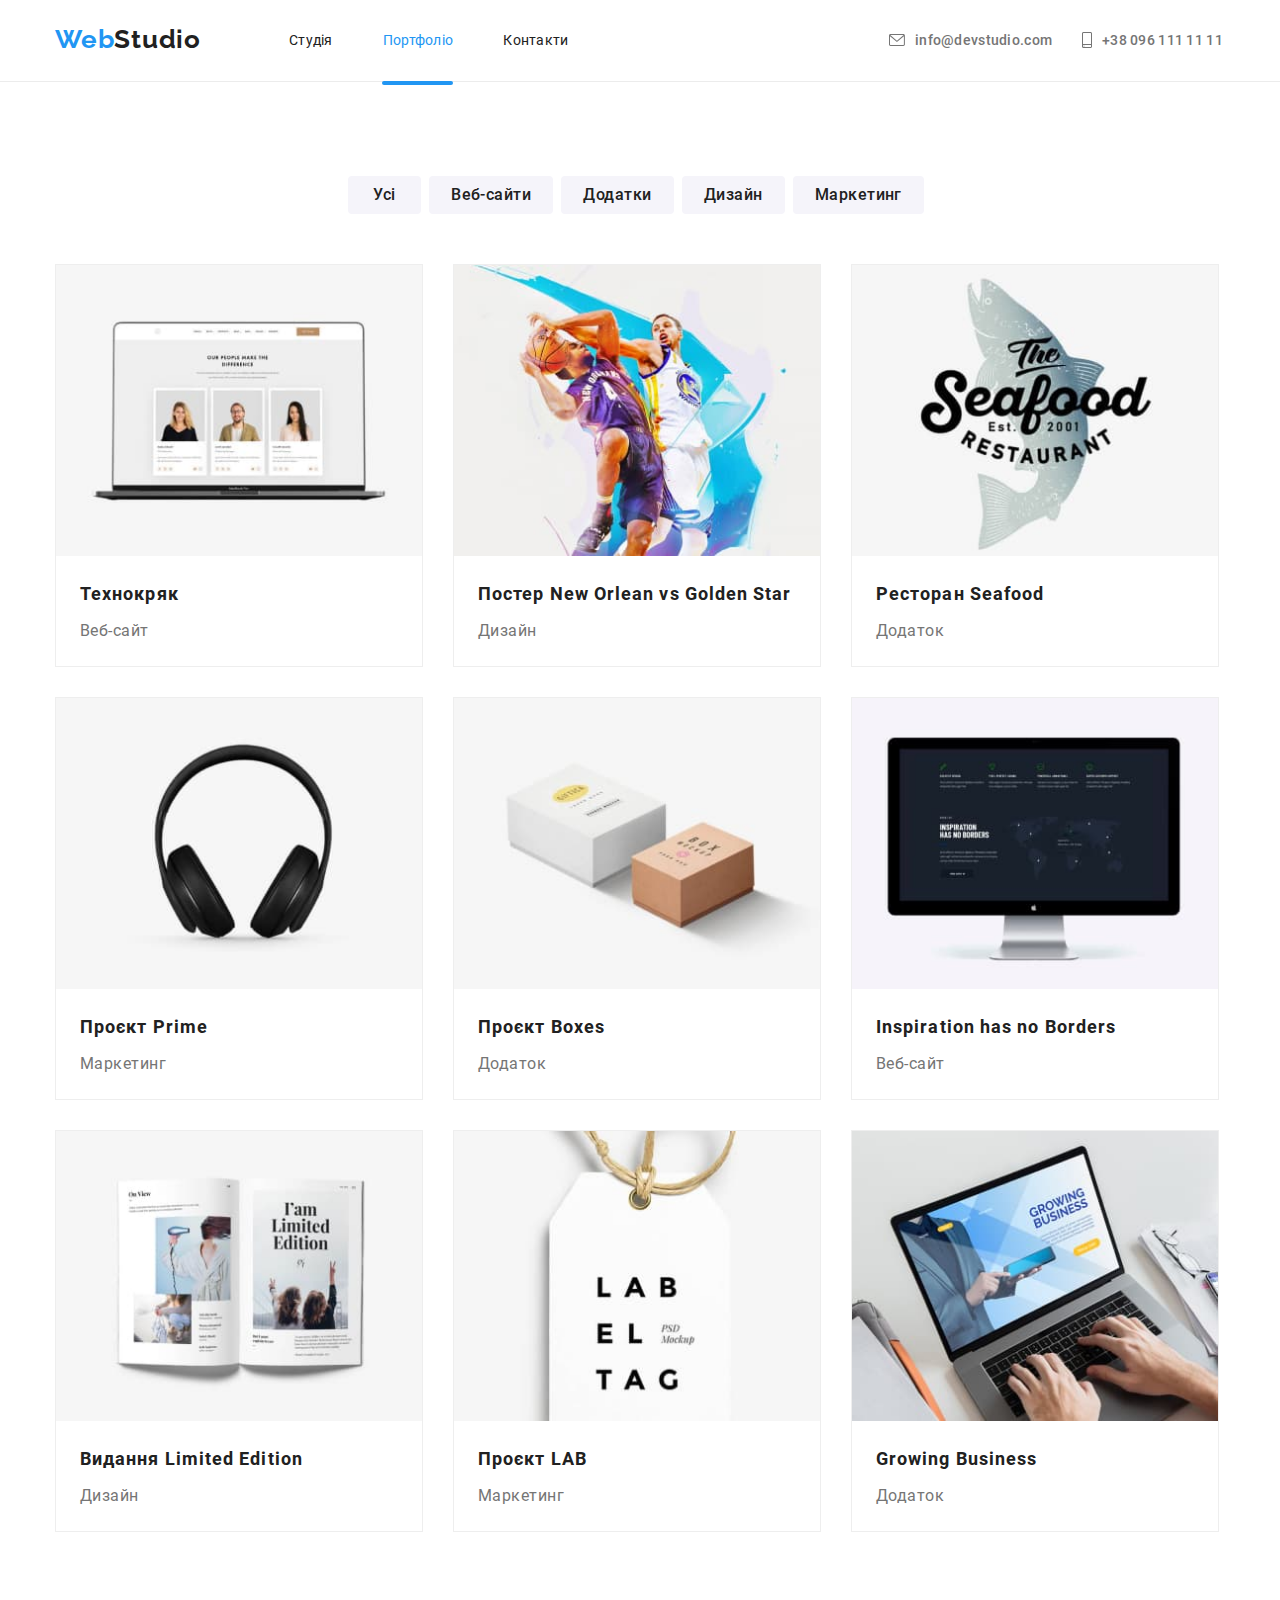
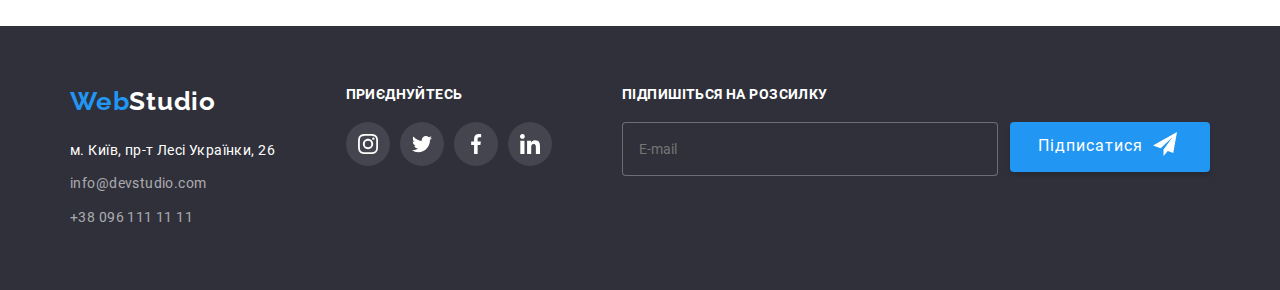
==== commit eb0b0740: "02.03" ====
--- a/portfolio.html
+++ b/portfolio.html
@@ -11,96 +11,103 @@
  </head>
  <body>
   <header>
+    <section class="header">
+      <div class="container header__container">
+        <a href="./index.html" class="logo"><span class="web">Web</span>Studio </a>
+        
        
-    <section class="header">
-        <div class="container header__container">
-          <a href="./index.html" class="logo"><span class="web">Web</span>Studio </a>
-          
-         
-          <div class="mobail-menu" data-menu>
-            <div class="container mobail-menu__container">
-              <button class="mobail-menu__close-btn" data-menu-close>
-                <svg class="mobail-menu__close" width="40" height="40">
-                  <use href="./img/sprite.svg#icon-close_40px" ></use>
-                </svg>
-              </button>
-              
-              
-                <ul class="nav">
-                    <li class="nav__item"><a href="./index.html" class="nav__label nav__label--active">Студія </a></li>
-                    <li class="nav__item"><a href="./portfolio.html" class="nav__label ">Портфоліо </a></li>
-                    <li class="nav__item"><a href="" class="nav__label">Контакти </a></li>
-                   
-                 </ul>
-    
-                 
-              
-              
-            <ul class="connection">
-            <li class="contact__item-phone"><a href="tel:+380961111111" class="phone"> <svg class="contact__phone-svg" >
-              <use  href="./img/sprite.svg#icon-smartphone">
-              </use>
-             </svg>+38 096 111 11 11
-           </a></li>
-              <li class="contact__item-mail">
-                <a href="mailto:info@devstudio.com" class="mail">
-                   <svg class="contact__mail-svg"><use  href="./img/sprite.svg#icon-envelope">
-                   </use></svg>info@devstudio.com 
-                </a>
-              </li>
-               </ul>
-    
-               <ul class="header-social__list">
-                 <li class="header-social__item">Instagram</li>
-                 <li class="header-social__item">Twitter</li>
-                 <li class="header-social__item">Facebook</li>
-                 <li class="header-social__item">LinkedIn</li>
-                </ul>
-            </div>
-            
-  
-          </div>
-          <div class="menu-tablet">
-            
-            
-              <ul class="nav">
+        <div class="mobail-menu" data-menu>
+           <div class="container mobail-menu__container"> 
+            <button class="mobail-menu__close-btn" data-menu-close>
+              <svg class="mobail-menu__close" width="40" height="40">
+                <use href="./img/sprite.svg#icon-close_40px" ></use>
+              </svg>
+            </button>
+            
+              <ul class="nav-mobail">
                   <li class="nav__item"><a href="./index.html" class="nav__label ">Студія </a></li>
                   <li class="nav__item"><a href="./portfolio.html" class="nav__label nav__label--active ">Портфоліо </a></li>
                   <li class="nav__item"><a href="" class="nav__label">Контакти </a></li>
                  
                </ul>
+  
+             <div class="mobail-con">
+              <ul class="connection">
+                <li class="contact__item-phone"><a href="tel:+380961111111" class="phone"> <svg class="contact__phone-svg" >
+                  <use  href="./img/sprite.svg#icon-smartphone">
+                  </use>
+                 </svg>+38 096 111 11 11
+               </a></li>
+                  <li class="contact__item-mail">
+                    <a href="mailto:info@devstudio.com" class="mail">
+                       <svg class="contact__mail-svg"><use  href="./img/sprite.svg#icon-envelope">
+                       </use></svg>info@devstudio.com 
+                    </a>
+                  </li>
+                   </ul>
+        
+                   <ul class="header-social__list-320">
+                    <li class="header-social__item">Instag
+                     ram</li>
+                    <li class="header-social__item"><span class="line">|</span> Twit
+                     ter</li>
+                    <li class="header-social__item"><span class="line">|</span> Faceb
+                     ook</li>
+                    <li class="header-social__item"><span class="line">|</span> Linke
+                     dIn</li>
+                   </ul>
+                   <ul class="header-social__list">
+                     <li class="header-social__item">Instagram</li>
+                     <li class="header-social__item"><span class="line">|</span> Twitter</li>
+                     <li class="header-social__item"><span class="line">|</span> Facebook</li>
+                     <li class="header-social__item"><span class="line">|</span> LinkedIn</li>
+                    </ul>
+             </div>
+             
+             
+          </div>
+          
 
+        </div>
+        <div class="menu-tablet">
+          <div class="navigation">
+          
+            <ul class="nav">
+                <li class="nav__item"><a href="./index.html" class="nav__label ">Студія </a></li>
+                <li class="nav__item"><a href="./portfolio.html" class="nav__label nav__label--active">Портфоліо </a></li>
+                <li class="nav__item"><a href="" class="nav__label">Контакти </a></li>
                
-            
-        <ul class="connection">
-                    
-            <li class="contact__item">
-              <a href="mailto:info@devstudio.com" class="contact">
-                 <svg class="contact__mail-svg"><use  href="./img/sprite.svg#icon-envelope">
-                 </use></svg>info@devstudio.com 
-              </a>
-            </li>
-            
-            <li class="contact__item"><a href="tel:+380961111111" class="contact"> <svg class="contact__phone-svg" >
-              <use  href="./img/sprite.svg#icon-smartphone">
-              </use>
-             </svg>+38 096 111 11 11
-           </a></li>
-        
-        </ul> 
+             </ul>
           </div>
-        
-      <button type="button" class="button-menu__open" data-menu-open>
-        <svg class="menu-button__icon-menu " width="40" height="40"><use  href="./img/sprite.svg#icon-menu_40px">
-        
-        </use></svg> 
-        
-      </button>
-      </div>
-  
-      </section>
+      <ul class="connection">
+                  
+          <li class="contact__item">
+            <a href="mailto:info@devstudio.com" class="contact">
+               <svg class="contact__mail-svg"><use  href="./img/sprite.svg#icon-envelope">
+               </use></svg>info@devstudio.com 
+            </a>
+          </li>
+          
+          <li class="contact__item"><a href="tel:+380961111111" class="contact"> <svg class="contact__phone-svg" >
+            <use  href="./img/sprite.svg#icon-smartphone">
+            </use>
+           </svg>+38 096 111 11 11
+         </a></li>
       
-       </header>
+      </ul> 
+        </div>
+      
+    <button type="button" class="button-menu__open" data-menu-open>
+      <svg class="menu-button__icon-menu " width="40" height="40"><use  href="./img/sprite.svg#icon-menu_40px">
+      
+      </use></svg> 
+      
+    </button>
+    </div>
+
+    </section>
+    
+</header>
      
         <main>
           <section class="client">
@@ -140,13 +147,13 @@
                              <div class="card">
                               <div class="card-set__overley"> 
                                 <img srcset="./img/portfolio/tehno370.jpg 370w,
-                                ./img/portfolio/tehno370@2x.jpg 540w,
+                                ./img/portfolio/tehno370@2x.jpg 740w,
                                 ./img/portfolio/tehno354.jpg 354w,
                                 ./img/portfolio/tehno354@2x.jpg 708w,
                                 ./img/portfolio/tehno450.jpg 450w,
                                 ./img/portfolio/tehno450@2x.jpg 900w"
                                  src="./img/portfolio/tehno450.jpg" alt="Технокряк"
-                                 sizes="(min-width:1200px) 33vw, (min-width:768px) 50vw, (min-width:480px) 100vw" > 
+                                 sizes="(min-width:1200px) 370px, (min-width:768px) 354px, (min-width:480px) 450px, (min-width:320px) 354px" > 
                             </div>
                             <div class="card-set__content">
                                 
@@ -167,13 +174,13 @@
                           <div class="card">
                             <div class="card-set__overley">
                               <img srcset="./img/portfolio/new370.jpg 370w,
-                              ./img/portfolio/new370@2x.jpg 540w,
-                              ./img/portfolio/new354.jpg 354w,
+                              ./img/portfolio/new370@2x.jpg 740w,
+                              ./img/portfolio/new.jpg 354w,
                               ./img/portfolio/new354@2x.jpg 708w,
                               ./img/portfolio/neworlean450.jpg 450w,
                               ./img/portfolio/neworlean450@2x.jpg 900w"
                                src="./img/portfolio/neworlean450.jpg" alt="Постер New Orlean vs Golden Star"
-                               sizes="(min-width:1200px) 33vw, (min-width:768px) 50vw, (min-width:480px) 100vw">  
+                               sizes="(min-width:1200px) 370px, (min-width:768px) 354px, (min-width:480px) 450px, (min-width:320px) 354px" >   
                             </div>
                             <div class="card-set__content">
                               <h2 class="card-set__portfolio">Постер New Orlean vs Golden Star</h2>
@@ -190,13 +197,13 @@
                           <div class="card">
                             <div class="card-set__overley">
                               <img srcset="./img/portfolio/seafood370.jpg 370w,
-                              ./img/portfolio/seafood370@2x.jpg 540w,
+                              ./img/portfolio/seafood370@2x.jpg 740w,
                               ./img/portfolio/seafood354.jpg 354w,
                               ./img/portfolio/seafood354@2x.jpg 708w,
                               ./img/portfolio/seafood450.jpg 450w,
                               ./img/portfolio/seafood450@2x.jpg 900w"
                                src="./img/portfolio/seafood450.jpg" alt="Ресторан Seafood"
-                               sizes="(min-width:1200px) 33vw, (min-width:768px) 50vw, (min-width:480px) 100vw" >   
+                               sizes="(min-width:1200px) 370px, (min-width:768px) 354px, (min-width:480px) 450px, (min-width:320px) 354px" >   
                             </div>
                            
                            <div class="card-set__content">
@@ -216,13 +223,13 @@
                           <div class="card">
                             <div class="card-set__overley">
                               <img srcset="./img/portfolio/prime370.jpg 370w,
-                              ./img/portfolio/prime370@2x.jpg 540w,
+                              ./img/portfolio/prime370@2x.jpg 740w,
                               ./img/portfolio/prime354.jpg 354w,
                               ./img/portfolio/prime354@2x.jpg 708w,
                               ./img/portfolio/prime450.jpg 450w,
                               ./img/portfolio/prime450@2x.jpg 900w"
                                src="./img/portfolio/prime450.jpg" alt="Проєкт Prime"
-                               sizes="(min-width:1200px) 33vw, (min-width:768px) 50vw, (min-width:480px) 100vw" >   
+                               sizes="(min-width:1200px) 370px, (min-width:768px) 354px, (min-width:480px) 450px, (min-width:320px) 354px" >  
                             </div>
                            
             
@@ -243,13 +250,13 @@
                           <div class="card">
                             <div class="card-set__overley">
                               <img srcset="./img/portfolio/boxes370.jpg 370w,
-                              ./img/portfolio/boxes370@2x.jpg 540w,
+                              ./img/portfolio/boxes370@2x.jpg 740w,
                               ./img/portfolio/boxes354.jpg 354w,
                               ./img/portfolio/boxes354@2x.jpg 708w,
                               ./img/portfolio/boxes450.jpg 450w,
                               ./img/portfolio/boxes450@2x.jpg 900w"
                                src="./img/portfolio/boxes450.jpg" alt="Проєкт Boxes"
-                               sizes="(min-width:1200px) 33vw, (min-width:768px) 50vw, (min-width:480px) 100vw" >  
+                               sizes="(min-width:1200px) 370px, (min-width:768px) 354px, (min-width:480px) 450px, (min-width:320px) 354px" >  
                             </div>
                            
             
@@ -270,13 +277,13 @@
                           <div class="card">
                             <div class="card-set__overley">
                               <img srcset="./img/portfolio/inspiration370.jpg 370w,
-                              ./img/portfolio/inspiration370@2x.jpg 540w,
+                              ./img/portfolio/inspiration370@2x.jpg 740w,
                               ./img/portfolio/inspiration354.jpg 354w,
                               ./img/portfolio/inspiration354@2x.jpg 708w,
                               ./img/portfolio/inspiration450.jpg 450w,
                               ./img/portfolio/inspiration450@2x.jpg 900w"
                                src="./img/portfolio/inspiration450.jpg" alt="Inspiration has no Borders"
-                               sizes="(min-width:1200px) 33vw, (min-width:768px) 50vw, (min-width:480px) 100vw" >  
+                               sizes="(min-width:1200px) 370px, (min-width:768px) 354px, (min-width:480px) 450px, (min-width:320px) 354px" >  
                             </div>
                            
             
@@ -296,13 +303,13 @@
                           <div class="card">
                             <div class="card-set__overley">
                               <img srcset="./img/portfolio/limited370.jpg 370w,
-                              ./img/portfolio/limited370@2x.jpg 540w,
+                              ./img/portfolio/limited370@2x.jpg 740w,
                               ./img/portfolio/limited354.jpg 354w,
                               ./img/portfolio/limited354@2x.jpg 708w,
                               ./img/portfolio/limited450.jpg 450w,
                               ./img/portfolio/limited450@2x.jpg 900w"
                                src="./img/portfolio/limited450.jpg" alt="Видання Limited Edition"
-                               sizes="(min-width:1200px) 33vw, (min-width:768px) 50vw, (min-width:480px) 100vw" >   
+                               sizes="(min-width:1200px) 370px, (min-width:768px) 354px, (min-width:480px) 450px, (min-width:320px) 354px" >   
                             </div>
                            
             
@@ -323,13 +330,13 @@
                           <div class="card">
                             <div class="card-set__overley">
                               <img srcset="./img/portfolio/lab370.jpg 370w,
-                              ./img/portfolio/lab370@2x.jpg 540w,
+                              ./img/portfolio/lab370@2x.jpg 740w,
                               ./img/portfolio/lab354.jpg 354w,
                               ./img/portfolio/lab354@2x.jpg 708w,
                               ./img/portfolio/lab450.jpg 450w,
                               ./img/portfolio/lab450@2x.jpg 900w"
                                src="./img/portfolio/lab450.jpg" alt="Проєкт LAB"
-                               sizes="(min-width:1200px) 33vw, (min-width:768px) 50vw, (min-width:480px) 100vw" >  
+                               sizes="(min-width:1200px) 370px, (min-width:768px) 354px, (min-width:480px) 450px, (min-width:320px) 354px" >   
                             </div>
                            
             
@@ -350,13 +357,13 @@
                           <div class="card">
                             <div class="card-set__overley">
                               <img srcset="./img/portfolio/growing370.jpg 370w,
-                              ./img/portfolio/growing370@2x.jpg 540w,
+                              ./img/portfolio/growing370@2x.jpg 740w,
                               ./img/portfolio/growing354.jpg 354w,
                               ./img/portfolio/growing354@2x.jpg 708w,
                               ./img/portfolio/growing450.jpg 450w,
                               ./img/portfolio/growing450@2x.jpg 900w"
                                src="./img/portfolio/growing450.jpg" alt="Growing Business"
-                               sizes="(min-width:1200px) 33vw, (min-width:768px) 50vw, (min-width:480px) 100vw" >   
+                               sizes="(min-width:1200px) 370px, (min-width:768px) 354px, (min-width:480px) 450px, (min-width:320px) 354px" >    
                             </div>
                            
             
--- a/css/main.min.css
+++ b/css/main.min.css
@@ -533,9 +533,6 @@
 .advantages__titel {
   max-width: 270px;
   margin-bottom: 10px;
-  text-align: center;
-  margin-left: auto;
-  margin-right: auto;
   font-family: var(--primary-font);
   font-style: normal;
   font-weight: 700px;
@@ -549,6 +546,8 @@
   .advantages__titel {
     width: 450px;
     text-align: center;
+    margin-left: auto;
+    margin-right: auto;
   }
 }
 
@@ -596,12 +595,11 @@
 }
 
 .hero__title {
-  font-family: var(--primary-font);
-  font-style: normal;
-  font-weight: 900px;
-  font-size: 26px;
-  line-height: 19px;
-  letter-spacing: 0.03em;
+  font-family: "Roboto";
+  font-style: normal;
+  font-weight: 900;
+  font-size: 20px;
+  line-height: 42px;
   text-align: center;
   max-width: 696px;
   color: var(--primary-bg-color);
@@ -613,6 +611,11 @@
   margin-bottom: 30px;
   margin-left: auto;
   margin-right: auto;
+}
+@media screen and (min-width: 404px) {
+  .hero__title {
+    font-size: 26px;
+  }
 }
 @media screen and (min-width: 768px) {
   .hero__title {
@@ -964,6 +967,8 @@
   padding: 10px 32px;
   margin-left: auto;
   margin-right: auto;
+  -webkit-transition-property: color;
+  transition-property: color;
   min-width: 216px;
   border-radius: 4px;
 }
@@ -983,6 +988,8 @@
   border-radius: 4px;
   border: none;
   margin: 0;
+  -webkit-transition-property: color;
+  transition-property: color;
 }
 .footer__button:hover, .footer__button:focus {
   color: var(--accent-color);
@@ -1137,7 +1144,7 @@
   font-family: var(--primary-font);
   font-style: normal;
   font-weight: 400px;
-  font-size: 18px;
+  font-size: 16px;
   line-height: 19px;
   letter-spacing: 0.03em;
   line-height: 1.56;
@@ -1170,6 +1177,8 @@
   padding: 0;
   border: none;
   background-color: transparent;
+  -webkit-transition-property: fill;
+  transition-property: fill;
 }
 .button-menu__open:hover svg, .button-menu__open:focus svg {
   color: var(--active-link-color);
@@ -1186,28 +1195,52 @@
 }
 
 .mobail-menu {
-  position: absolute;
+  position: fixed;
   top: 0;
   left: 0;
   width: 100%;
   height: 100vh;
-  overflow: auto;
   opacity: 0;
   visibility: hidden;
   background-color: var(--primary-bg-color);
+  z-index: 10000;
+  overflow-y: hidden;
+  overflow-x: hidden;
   -webkit-transition: opacity 250ms linear, visibility 250ms linear;
   transition: opacity 250ms linear, visibility 250ms linear;
 }
 .mobail-menu.is-open {
   opacity: 1;
   visibility: visible;
-  max-width: 480px;
   pointer-events: auto;
 }
 @media screen and (min-width: 768px) {
   .mobail-menu {
     display: none;
   }
+}
+
+.mobail-con {
+  display: -webkit-box;
+  display: -ms-flexbox;
+  display: flex;
+  -webkit-box-orient: vertical;
+  -webkit-box-direction: normal;
+      -ms-flex-direction: column;
+          flex-direction: column;
+  -ms-flex-pack: distribute;
+      justify-content: space-around;
+  position: fixed;
+  bottom: 60px;
+}
+
+.line {
+  color: rgba(33, 33, 33, 0.2);
+  font-style: normal;
+  font-weight: 400;
+  font-size: 22px;
+  line-height: 15px;
+  margin-right: 7px;
 }
 
 .mobail-menu__close-btn {
@@ -1218,6 +1251,8 @@
   border: none;
   padding: 0;
   line-height: 0;
+  -webkit-transition-property: fill;
+  transition-property: fill;
 }
 .mobail-menu__close-btn:hover svg, .mobail-menu__close-btn:focus svg {
   color: var(--active-link-color);
@@ -1225,13 +1260,22 @@
 }
 
 .header-social__list {
-  display: -webkit-box;
-  display: -ms-flexbox;
-  display: flex;
-  max-width: 296px;
+  width: 256px;
+  margin-right: 0;
+  display: none;
+}
+@media screen and (min-width: 480px) {
+  .header-social__list {
+    display: -webkit-box;
+    display: -ms-flexbox;
+    display: flex;
+  }
 }
 
 .header-social__item {
+  display: -webkit-box;
+  display: -ms-flexbox;
+  display: flex;
   font-family: "Roboto";
   font-style: normal;
   font-weight: 500;
@@ -1241,8 +1285,21 @@
   color: #2196F3;
 }
 
-.header-social__item:not(:last-child) {
-  margin-right: 20px;
+@media screen and (min-width: 480px) {
+  .header-social__item:not(:last-child) {
+    margin-right: 20px;
+  }
+}
+.header-social__list-320 {
+  width: 256px;
+  display: -webkit-box;
+  display: -ms-flexbox;
+  display: flex;
+}
+@media screen and (min-width: 480px) {
+  .header-social__list-320 {
+    display: none;
+  }
 }
 
 .container {
@@ -1285,9 +1342,17 @@
 
 .mobail-menu__container {
   position: relative;
-  padding-top: 48px;
-  padding-bottom: 48px;
+  display: -webkit-box;
+  display: -ms-flexbox;
+  display: flex;
+  -webkit-box-orient: vertical;
+  -webkit-box-direction: normal;
+      -ms-flex-direction: column;
+          flex-direction: column;
+  -ms-flex-pack: distribute;
+      justify-content: space-around;
   padding-left: 40px;
+  height: 100vh;
 }
 @media screen and (min-width: 768px) {
   .mobail-menu__container {
@@ -1301,7 +1366,6 @@
   background-size: cover;
   background-repeat: no-repeat;
   background-color: var(--bg-color);
-  padding: 200px 0;
   background-position: 50% 50%;
   margin-left: auto;
   margin-right: auto;
@@ -1329,6 +1393,11 @@
 @media screen and (min-width: 768px) and (min-device-pixel-ratio: 2), screen and (min-width: 768px) and (-webkit-min-device-pixel-ratio: 2), screen and (min-width: 768px) and (min-resolution: 192dpi), screen and (min-width: 768px) and (min-resolution: 2dppx) {
   .hero {
     background-image: url(../img/Img\ Overlay.png), url(../img/hero/hero1200@2x.jpg);
+  }
+}
+@media screen and (min-width: 1200px) {
+  .hero {
+    padding: 200px 0;
   }
 }
 
@@ -1343,13 +1412,9 @@
   margin-left: auto;
   margin-right: auto;
   padding: 0;
-}
-
-@media screen and (max-width: 767px) {
-  .nav {
-    margin-bottom: 302px;
-  }
-}
+  border-bottom: 1px solid #ECECEC;
+}
+
 @media screen and (min-width: 768px) {
   .nav {
     width: 288px;
@@ -1368,6 +1433,11 @@
   }
 }
 
+.nav-mobail {
+  position: fixed;
+  top: 40px;
+}
+
 .nav__label {
   display: -webkit-box;
   display: -ms-flexbox;
@@ -1375,15 +1445,7 @@
   -webkit-box-align: center;
       -ms-flex-align: center;
           align-items: center;
-  padding-top: 32px;
-  padding-bottom: 32px;
   color: var(--accent-color);
-  font-family: var(--primary-font);
-  font-style: normal;
-  font-weight: 500px;
-  font-size: 16px;
-  line-height: 19px;
-  letter-spacing: 0.03em;
   line-height: 1.2;
   letter-spacing: 0.02em;
   text-decoration: none;
@@ -1396,7 +1458,17 @@
 .nav__label:hover, .nav__label:focus {
   color: var(--active-link-color);
 }
-@media screen and (max-width: 767px) {
+@media screen and (max-width: 479px) {
+  .nav__label {
+    font-family: var(--primary-font);
+    font-style: normal;
+    font-weight: 500px;
+    font-size: 35px;
+    line-height: 19px;
+    letter-spacing: 0.03em;
+  }
+}
+@media screen and (min-width: 480px) and (max-width: 767px) {
   .nav__label {
     font-family: var(--primary-font);
     font-style: normal;
@@ -1406,6 +1478,12 @@
     letter-spacing: 0.03em;
     line-height: 46.88px;
     letter-spacing: 2%;
+  }
+}
+@media screen and (min-width: 768px) {
+  .nav__label {
+    padding-top: 32px;
+    padding-bottom: 32px;
   }
 }
 
@@ -1432,10 +1510,16 @@
   }
 }
 
-.nav__item:not(:last-child) {
-  margin-right: 50px;
-}
-
+@media screen and (max-width: 767px) {
+  .nav__item:not(:last-child) {
+    margin-bottom: 35px;
+  }
+}
+@media screen and (min-width: 768px) {
+  .nav__item:not(:last-child) {
+    margin-right: 50px;
+  }
+}
 .connection {
   display: block;
 }
@@ -1512,8 +1596,10 @@
 }
 @media screen and (min-width: 1200px) {
   .contact {
+    font-size: 14px;
     padding-top: 32px;
     padding-bottom: 32px;
+    line-height: 16px;
   }
 }
 
@@ -1552,12 +1638,21 @@
     font-family: "Roboto";
     font-style: normal;
     font-weight: 500;
-    font-size: 34px;
     line-height: 40px;
     /* identical to box height */
     letter-spacing: 0.02em;
     color: #2196F3;
     margin-bottom: 32px;
+  }
+}
+@media screen and (max-width: 479px) {
+  .phone {
+    font-size: 30px;
+  }
+}
+@media screen and (min-width: 480px) {
+  .phone {
+    font-size: 35px;
   }
 }
 
@@ -1579,13 +1674,13 @@
   padding-top: 94px;
   padding-bottom: 0;
   padding-bottom: 60px;
+}
+
+.advantages__list {
+  display: -webkit-box;
+  display: -ms-flexbox;
+  display: flex;
   margin: -15px;
-}
-
-.advantages__list {
-  display: -webkit-box;
-  display: -ms-flexbox;
-  display: flex;
   display: flex;
   -ms-flex-wrap: wrap;
       flex-wrap: wrap;
@@ -1598,8 +1693,18 @@
 }
 
 .advantages__item {
+  margin: 15px;
   max-width: 450px;
-  margin: 15px;
+}
+@media screen and (max-width: 767px) {
+  .advantages__item:not(:last-child) {
+    margin-bottom: 30px;
+  }
+}
+@media screen and (min-width: 480px) {
+  .advantages__item {
+    width: 450px;
+  }
 }
 @media screen and (min-width: 768px) {
   .advantages__item {
@@ -1631,6 +1736,16 @@
   background-color: var(--button-bg-color);
   margin-bottom: 30px;
 }
+@media screen and (min-width: 768px) {
+  .advantages__icon {
+    width: 354px;
+  }
+}
+@media screen and (min-width: 1200px) {
+  .advantages__icon {
+    width: 270px;
+  }
+}
 
 .advantages__icon-svg {
   width: 70px;
@@ -1666,6 +1781,10 @@
   }
 }
 
+.skils {
+  padding-top: 0;
+  padding-bottom: 94px;
+}
 @media screen and (max-width: 1200px) {
   .skils {
     display: none;
@@ -1683,7 +1802,6 @@
   min-width: 73px;
   padding-left: 0;
   margin-top: 0;
-  margin-bottom: 50px;
   border-radius: 4px;
 }
 
@@ -1746,12 +1864,10 @@
 .skils__card--decstop::after {
   position: absolute;
   content: "Десктопні додатки";
-  font-family: var(--primary-font);
-  font-style: normal;
-  font-weight: 700px;
+  font-family: roboto;
+  font-weight: 700;
   font-size: 14px;
-  line-height: 19px;
-  letter-spacing: 0.03em;
+  line-height: 16px;
   text-align: center;
   color: var(--primary-bg-color);
   text-transform: uppercase;
@@ -1762,12 +1878,10 @@
 .skils__card--mobail::after {
   content: "Мобільні додатки";
   position: absolute;
-  font-family: var(--primary-font);
-  font-style: normal;
-  font-weight: 700px;
+  font-family: roboto;
+  font-weight: 700;
   font-size: 14px;
-  line-height: 19px;
-  letter-spacing: 0.03em;
+  line-height: 16px;
   text-align: center;
   color: var(--primary-bg-color);
   text-transform: uppercase;
@@ -1778,12 +1892,10 @@
 .skils__card--disain::after {
   content: "Дизайнерські рішення";
   position: absolute;
-  font-family: var(--primary-font);
-  font-style: normal;
-  font-weight: 700px;
+  font-family: roboto;
+  font-weight: 700;
   font-size: 14px;
-  line-height: 19px;
-  letter-spacing: 0.03em;
+  line-height: 16px;
   text-align: center;
   color: var(--primary-bg-color);
   text-transform: uppercase;
@@ -1798,11 +1910,9 @@
       -ms-flex-pack: center;
           justify-content: center;
   background-color: var(--button-bg-color);
-  margin: -15px;
 }
 @media screen and (min-width: 1200px) {
   .team {
-    max-width: 1200px;
     margin-left: auto;
     margin-right: auto;
   }
@@ -1814,6 +1924,7 @@
   display: flex;
   -ms-flex-wrap: wrap;
       flex-wrap: wrap;
+  margin: -15px;
 }
 @media screen and (min-width: 1200px) {
   .team__list {
@@ -1835,6 +1946,7 @@
   .team__item {
     -ms-flex-preferred-size: calc((100% - 60px) / 2);
         flex-basis: calc((100% - 60px) / 2);
+    width: 339px;
   }
 }
 @media screen and (min-width: 1200px) {
@@ -1859,12 +1971,8 @@
   text-align: center;
 }
 
-.client {
-  padding-bottom: 94px;
+.client__list {
   margin: -15px;
-}
-
-.client__list {
   margin-right: auto;
   margin-left: auto;
   display: -webkit-box;
@@ -1875,6 +1983,13 @@
   padding-left: 0;
   -ms-flex-wrap: wrap;
       flex-wrap: wrap;
+}
+@media screen and (max-width: 479px) {
+  .client__list {
+    -webkit-box-pack: center;
+        -ms-flex-pack: center;
+            justify-content: center;
+  }
 }
 @media screen and (min-width: 1200px) {
   .client__list {
@@ -1983,6 +2098,10 @@
   }
 }
 
+.footer__item:not(:last-child) {
+  margin-bottom: 9px;
+}
+
 .footer__list {
   display: -webkit-box;
   display: -ms-flexbox;
@@ -1999,6 +2118,7 @@
 @media screen and (min-width: 1200px) {
   .footer__list {
     display: block;
+    margin-bottom: 0;
   }
 }
 
@@ -2092,8 +2212,6 @@
   height: 50px;
   margin-bottom: 20px;
   border: 1px solid rgba(255, 255, 255, 0.3);
-  -webkit-filter: drop-shadow(0px 4px 4px rgba(0, 0, 0, 0.15));
-          filter: drop-shadow(0px 4px 4px rgba(0, 0, 0, 0.15));
   border-radius: 4px;
   padding-left: 16px;
   padding-right: 0;
@@ -2278,6 +2396,7 @@
 }
 
 .work-list {
+  max-width: 346px;
   display: -webkit-box;
   display: -ms-flexbox;
   display: flex;
@@ -2286,17 +2405,23 @@
   margin-top: 0;
   margin-bottom: 50px;
   border-radius: 4px;
-  width: 346px;
-}
-@media screen and (min-width: 768px) {
+}
+@media screen and (min-width: 480px) {
   .work-list {
-    width: 585px;
+    min-width: 376px;
+  }
+}
+@media screen and (min-width: 768px) {
+  .work-list {
+    min-width: 585px;
     display: -webkit-box;
     display: -ms-flexbox;
     display: flex;
     -webkit-box-pack: center;
         -ms-flex-pack: center;
             justify-content: center;
+    -ms-flex-wrap: nowrap;
+        flex-wrap: nowrap;
     margin-left: auto;
     margin-right: auto;
   }
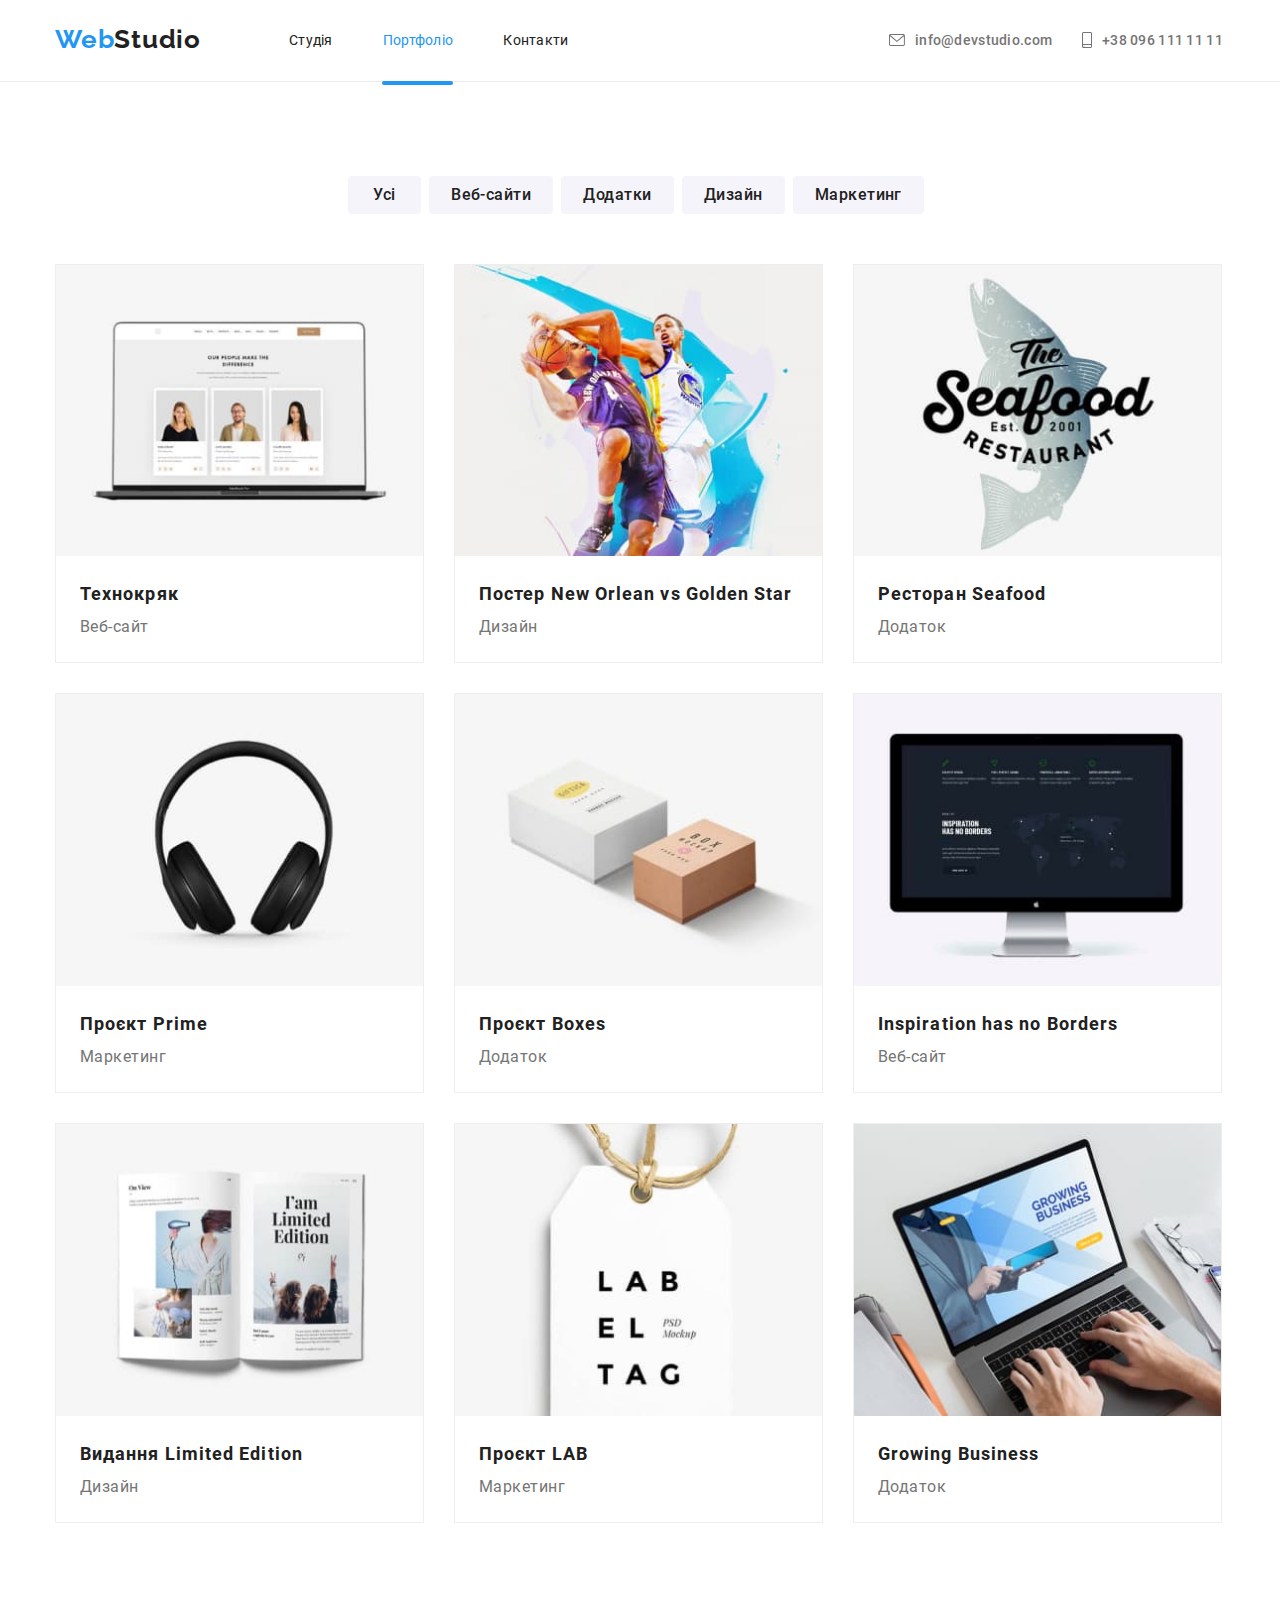
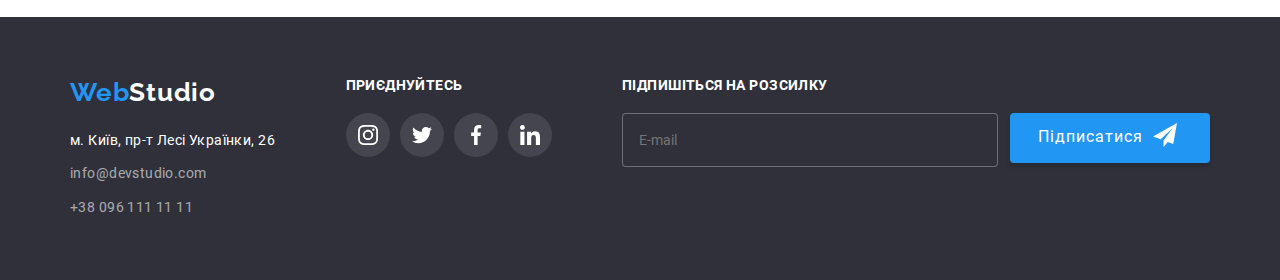
==== commit d4d3dda6: "10.03" ====
--- a/portfolio.html
+++ b/portfolio.html
@@ -146,14 +146,13 @@
                         <li class="card-set__item" >
                              <div class="card">
                               <div class="card-set__overley"> 
-                                <img srcset="./img/portfolio/tehno370.jpg 370w,
+                                <img srcset="
+                                ./img/portfolio/tehno370.jpg 370w,
                                 ./img/portfolio/tehno370@2x.jpg 740w,
-                                ./img/portfolio/tehno354.jpg 354w,
-                                ./img/portfolio/tehno354@2x.jpg 708w,
                                 ./img/portfolio/tehno450.jpg 450w,
                                 ./img/portfolio/tehno450@2x.jpg 900w"
                                  src="./img/portfolio/tehno450.jpg" alt="Технокряк"
-                                 sizes="(min-width:1200px) 370px, (min-width:768px) 354px, (min-width:480px) 450px, (min-width:320px) 354px" > 
+                                 sizes="(min-width:1200px) 370px, (min-width:768px) 370px, (min-width:480px) 450px, (min-width:320px) 370px" > 
                             </div>
                             <div class="card-set__content">
                                 
@@ -167,43 +166,39 @@
                              
                         </li>
                     
-    
-                    
-                    
                         <li class="card-set__item" >
                           <div class="card">
-                            <div class="card-set__overley">
-                              <img srcset="./img/portfolio/new370.jpg 370w,
-                              ./img/portfolio/new370@2x.jpg 740w,
-                              ./img/portfolio/new.jpg 354w,
-                              ./img/portfolio/new354@2x.jpg 708w,
-                              ./img/portfolio/neworlean450.jpg 450w,
-                              ./img/portfolio/neworlean450@2x.jpg 900w"
-                               src="./img/portfolio/neworlean450.jpg" alt="Постер New Orlean vs Golden Star"
-                               sizes="(min-width:1200px) 370px, (min-width:768px) 354px, (min-width:480px) 450px, (min-width:320px) 354px" >   
-                            </div>
-                            <div class="card-set__content">
-                              <h2 class="card-set__portfolio">Постер New Orlean vs Golden Star</h2>
-                             <p class="card-set__name">
-                                 Дизайн
-                             </p>
-                             </div>
-                          </div>
-                           
-                        </li>
-                    
-    
+                           <div class="card-set__overley"> 
+                             <img srcset="
+                             ./img/portfolio/new370.jpg 370w,
+                             ./img/portfolio/new370@2x.jpg 740w,
+                             ./img/portfolio/neworlean450.jpg 450w,
+                             ./img/portfolio/neworlean450@2x.jpg 900w"
+                              src="./img/portfolio/neworlean450.jpg" alt="Постер New Orlean vs Golden Star"
+                              sizes="(min-width:1200px) 370px, (min-width:768px) 354px, (min-width:480px) 450px, (min-width:320px) 354px" > 
+                         </div>
+                         <div class="card-set__content">
+                             
+                             <h2 class="card-set__portfolio">Постер New Orlean vs Golden Star</h2>
+                            <p class="card-set__name">
+                              Дизайн
+                            </p>
+                            </div>                        
+                          </div>
+                          
+                     </li>
+                 
+                         
                         <li class="card-set__item">
                           <div class="card">
                             <div class="card-set__overley">
-                              <img srcset="./img/portfolio/seafood370.jpg 370w,
+                              <img srcset="
+                              ./img/portfolio/seafood370.jpg 370w,
                               ./img/portfolio/seafood370@2x.jpg 740w,
-                              ./img/portfolio/seafood354.jpg 354w,
-                              ./img/portfolio/seafood354@2x.jpg 708w,
                               ./img/portfolio/seafood450.jpg 450w,
                               ./img/portfolio/seafood450@2x.jpg 900w"
                                src="./img/portfolio/seafood450.jpg" alt="Ресторан Seafood"
-                               sizes="(min-width:1200px) 370px, (min-width:768px) 354px, (min-width:480px) 450px, (min-width:320px) 354px" >   
+                               sizes="(min-width:1200px) 370px, (min-width:768px) 370px, (min-width:480px) 450px, (min-width:320px) 370px" >   
                             </div>
                            
                            <div class="card-set__content">
@@ -222,14 +217,14 @@
                         <li class="card-set__item">
                           <div class="card">
                             <div class="card-set__overley">
-                              <img srcset="./img/portfolio/prime370.jpg 370w,
+                              <img srcset="
+                              
+                              ./img/portfolio/prime370.jpg 370w,
                               ./img/portfolio/prime370@2x.jpg 740w,
-                              ./img/portfolio/prime354.jpg 354w,
-                              ./img/portfolio/prime354@2x.jpg 708w,
                               ./img/portfolio/prime450.jpg 450w,
                               ./img/portfolio/prime450@2x.jpg 900w"
                                src="./img/portfolio/prime450.jpg" alt="Проєкт Prime"
-                               sizes="(min-width:1200px) 370px, (min-width:768px) 354px, (min-width:480px) 450px, (min-width:320px) 354px" >  
+                               sizes="(min-width:1200px) 370px, (min-width:768px) 370px, (min-width:480px) 450px, (min-width:320px) 370px" >  
                             </div>
                            
             
@@ -249,14 +244,15 @@
                         <li class="card-set__item" >
                           <div class="card">
                             <div class="card-set__overley">
-                              <img srcset="./img/portfolio/boxes370.jpg 370w,
+                              <img srcset="
+                              
+                              ./img/portfolio/boxes370.jpg 370w,
+                              ./img/portfolio/boxes354@2x.jpg 708w,
                               ./img/portfolio/boxes370@2x.jpg 740w,
-                              ./img/portfolio/boxes354.jpg 354w,
-                              ./img/portfolio/boxes354@2x.jpg 708w,
                               ./img/portfolio/boxes450.jpg 450w,
                               ./img/portfolio/boxes450@2x.jpg 900w"
                                src="./img/portfolio/boxes450.jpg" alt="Проєкт Boxes"
-                               sizes="(min-width:1200px) 370px, (min-width:768px) 354px, (min-width:480px) 450px, (min-width:320px) 354px" >  
+                               sizes="(min-width:1200px) 370px, (min-width:768px) 370px, (min-width:480px) 450px, (min-width:320px) 370px" >  
                             </div>
                            
             
@@ -276,14 +272,15 @@
                         <li class="card-set__item">
                           <div class="card">
                             <div class="card-set__overley">
-                              <img srcset="./img/portfolio/inspiration370.jpg 370w,
+                              <img srcset="
+                              
+                              ./img/portfolio/inspiration370.jpg 370w,
+                              ./img/portfolio/inspiration354@2x.jpg 708w,
                               ./img/portfolio/inspiration370@2x.jpg 740w,
-                              ./img/portfolio/inspiration354.jpg 354w,
-                              ./img/portfolio/inspiration354@2x.jpg 708w,
                               ./img/portfolio/inspiration450.jpg 450w,
                               ./img/portfolio/inspiration450@2x.jpg 900w"
                                src="./img/portfolio/inspiration450.jpg" alt="Inspiration has no Borders"
-                               sizes="(min-width:1200px) 370px, (min-width:768px) 354px, (min-width:480px) 450px, (min-width:320px) 354px" >  
+                               sizes="(min-width:1200px) 370px, (min-width:768px) 370px, (min-width:480px) 450px, (min-width:320px) 370px" >  
                             </div>
                            
             
@@ -302,14 +299,15 @@
                         <li class="card-set__item">
                           <div class="card">
                             <div class="card-set__overley">
-                              <img srcset="./img/portfolio/limited370.jpg 370w,
+                              <img srcset="
+                              
+                              ./img/portfolio/limited354@2x.jpg 708w,
+                              ./img/portfolio/limited370.jpg 370w,
                               ./img/portfolio/limited370@2x.jpg 740w,
-                              ./img/portfolio/limited354.jpg 354w,
-                              ./img/portfolio/limited354@2x.jpg 708w,
                               ./img/portfolio/limited450.jpg 450w,
                               ./img/portfolio/limited450@2x.jpg 900w"
                                src="./img/portfolio/limited450.jpg" alt="Видання Limited Edition"
-                               sizes="(min-width:1200px) 370px, (min-width:768px) 354px, (min-width:480px) 450px, (min-width:320px) 354px" >   
+                               sizes="(min-width:1200px) 370px, (min-width:768px) 370px, (min-width:480px) 450px, (min-width:320px) 370px" >   
                             </div>
                            
             
@@ -329,14 +327,15 @@
                         <li class="card-set__item" >
                           <div class="card">
                             <div class="card-set__overley">
-                              <img srcset="./img/portfolio/lab370.jpg 370w,
+                              <img srcset="
+                              
+                              ./img/portfolio/lab370.jpg 370w,
+                              ./img/portfolio/lab354@2x.jpg 708w,
                               ./img/portfolio/lab370@2x.jpg 740w,
-                              ./img/portfolio/lab354.jpg 354w,
-                              ./img/portfolio/lab354@2x.jpg 708w,
                               ./img/portfolio/lab450.jpg 450w,
                               ./img/portfolio/lab450@2x.jpg 900w"
                                src="./img/portfolio/lab450.jpg" alt="Проєкт LAB"
-                               sizes="(min-width:1200px) 370px, (min-width:768px) 354px, (min-width:480px) 450px, (min-width:320px) 354px" >   
+                               sizes="(min-width:1200px) 370px, (min-width:768px) 370px, (min-width:480px) 450px, (min-width:320px) 370px" >   
                             </div>
                            
             
@@ -356,14 +355,15 @@
                         <li class="card-set__item">
                           <div class="card">
                             <div class="card-set__overley">
-                              <img srcset="./img/portfolio/growing370.jpg 370w,
+                              <img srcset="
+                              
+                              ./img/portfolio/growing354@2x.jpg 708w,
+                              ./img/portfolio/growing370.jpg 370w,
                               ./img/portfolio/growing370@2x.jpg 740w,
-                              ./img/portfolio/growing354.jpg 354w,
-                              ./img/portfolio/growing354@2x.jpg 708w,
                               ./img/portfolio/growing450.jpg 450w,
                               ./img/portfolio/growing450@2x.jpg 900w"
                                src="./img/portfolio/growing450.jpg" alt="Growing Business"
-                               sizes="(min-width:1200px) 370px, (min-width:768px) 354px, (min-width:480px) 450px, (min-width:320px) 354px" >    
+                               sizes="(min-width:1200px) 370px, (min-width:768px) 370px, (min-width:480px) 450px, (min-width:320px) 370px" >    
                             </div>
                            
             
--- a/css/main.min.css
+++ b/css/main.min.css
@@ -612,21 +612,15 @@
   margin-left: auto;
   margin-right: auto;
 }
-@media screen and (min-width: 404px) {
+@media screen and (min-width: 374px) {
   .hero__title {
     font-size: 26px;
-  }
-}
-@media screen and (min-width: 768px) {
-  .hero__title {
-    width: 360px;
   }
 }
 @media screen and (min-width: 1200px) {
   .hero__title {
     font-size: 44px;
     line-height: 1.4;
-    width: 696px;
   }
 }
 
@@ -1043,26 +1037,42 @@
   display: flex;
   -ms-flex-wrap: wrap;
       flex-wrap: wrap;
-  margin: -15px;
+}
+@media screen and (max-width: 767px) {
+  .card-set {
+    -webkit-box-pack: center;
+        -ms-flex-pack: center;
+            justify-content: center;
+  }
+}
+@media screen and (min-width: 768px) {
+  .card-set {
+    margin: -15px;
+  }
 }
 
 .card-set__item {
   display: -webkit-box;
   display: -ms-flexbox;
   display: flex;
+}
+@media screen and (max-width: 767px) {
+  .card-set__item:not(:last-child) {
+    margin-bottom: 15px;
+  }
 }
 
 .card {
   max-width: 450px;
   border: 1px solid #EEEEEE;
   background-size: contain;
-  margin: 15px;
 }
 @media screen and (min-width: 768px) {
   .card {
+    margin: 15px;
     -ms-flex-preferred-size: calc((100% - 60px) / 2);
         flex-basis: calc((100% - 60px) / 2);
-    width: 354px;
+    width: 352px;
   }
 }
 .card:hover, .card:focus {
@@ -1073,20 +1083,17 @@
   .card {
     -ms-flex-preferred-size: calc((100% - 105px) / 3);
         flex-basis: calc((100% - 105px) / 3);
-    width: 366px;
+    width: 367px;
   }
 }
 
 .card-set__portfolio {
-  font-family: var(--primary-font);
-  font-style: normal;
-  font-weight: 700px;
+  font-family: "Roboto";
+  font-style: normal;
+  font-weight: 700;
   font-size: 18px;
-  line-height: 19px;
-  letter-spacing: 0.03em;
-  margin-bottom: 4px;
-  font-style: normal;
-  line-height: 2;
+  line-height: 36px;
+  /* or 200% */
   letter-spacing: 0.06em;
   color: var(--title-text-color);
 }
@@ -1110,7 +1117,7 @@
 }
 @media screen and (min-width: 768px) {
   .card-set__content {
-    width: 354px;
+    width: 310px;
   }
 }
 @media screen and (min-width: 1200px) {
@@ -1141,23 +1148,28 @@
 .card-set__overley::after {
   position: absolute;
   content: "Ресурс пропонує комплексні пропозиції з різним рівнем функціоналу та сервісів. Все це дозволить відвідувачу отримати вичерпні відомості про компанію чи приватну особу.";
-  font-family: var(--primary-font);
-  font-style: normal;
-  font-weight: 400px;
+  font-family: "Roboto";
+  font-style: normal;
+  font-weight: 400;
   font-size: 16px;
-  line-height: 19px;
+  line-height: 28px;
+  padding: 24px 24px;
   letter-spacing: 0.03em;
-  line-height: 1.56;
   color: var(--primary-bg-color);
   top: 0;
   left: 0;
-  padding: 63px 24px;
   -webkit-transform: translatey(100%);
           transform: translatey(100%);
   -webkit-transition: -webkit-transform 250ms var(--time-transition-duration);
   transition: -webkit-transform 250ms var(--time-transition-duration);
   transition: transform 250ms var(--time-transition-duration);
   transition: transform 250ms var(--time-transition-duration), -webkit-transform 250ms var(--time-transition-duration);
+}
+@media screen and (min-width: 480px) {
+  .card-set__overley::after {
+    font-size: 18px;
+    padding: 63px 24px;
+  }
 }
 
 .card-set__item:hover .card-set__overley::after,
@@ -1258,6 +1270,11 @@
   color: var(--active-link-color);
   fill: var(--active-link-color);
 }
+@media screen and (min-width: 480px) {
+  .mobail-menu__close-btn {
+    right: 30px;
+  }
+}
 
 .header-social__list {
   width: 256px;
@@ -1315,7 +1332,7 @@
 }
 @media screen and (min-width: 768px) {
   .container {
-    width: 768px;
+    width: 738px;
   }
 }
 @media screen and (min-width: 1200px) {
@@ -1366,7 +1383,7 @@
   background-size: cover;
   background-repeat: no-repeat;
   background-color: var(--bg-color);
-  background-position: 50% 50%;
+  padding-top: 118px;
   margin-left: auto;
   margin-right: auto;
 }
@@ -1375,35 +1392,53 @@
     background-image: url(../img/Img\ Overlay.png), url(../img/hero/hero480@2.jpg);
   }
 }
-@media screen and (min-width: 480px) and (max-width: 767px) {
+@media screen and (min-width: 519px) {
   .hero {
     background-image: url(../img/Img\ Overlay.png), url(../img/hero/hero768.jpg);
   }
 }
-@media screen and (min-width: 480px) and (max-width: 767px) and (min-device-pixel-ratio: 2), screen and (min-width: 480px) and (max-width: 767px) and (-webkit-min-device-pixel-ratio: 2), screen and (min-width: 480px) and (max-width: 767px) and (min-resolution: 192dpi), screen and (min-width: 480px) and (max-width: 767px) and (min-resolution: 2dppx) {
+@media screen and (min-width: 519px) and (min-device-pixel-ratio: 2), screen and (min-width: 519px) and (-webkit-min-device-pixel-ratio: 2), screen and (min-width: 519px) and (min-resolution: 192dpi), screen and (min-width: 519px) and (min-resolution: 2dppx) {
   .hero {
     background-image: url(../img/Img\ Overlay.png), url(../img/hero/hero768@2x.jpg);
   }
 }
 @media screen and (min-width: 768px) {
   .hero {
-    background-image: url(../img/Img\ Overlay.png), url(../img/hero/hero1200.jpg);
+    padding: 118px 0px;
+    background-image: url(../img/Img\ Overlay.png), url(../img/hero/hero768.jpg);
   }
 }
 @media screen and (min-width: 768px) and (min-device-pixel-ratio: 2), screen and (min-width: 768px) and (-webkit-min-device-pixel-ratio: 2), screen and (min-width: 768px) and (min-resolution: 192dpi), screen and (min-width: 768px) and (min-resolution: 2dppx) {
   .hero {
-    background-image: url(../img/Img\ Overlay.png), url(../img/hero/hero1200@2x.jpg);
-  }
-}
-@media screen and (min-width: 1200px) {
+    background-image: url(../img/Img\ Overlay.png), url(../img/hero/hero768@2x.jpg);
+  }
+}
+@media screen and (min-width: 900px) {
   .hero {
-    padding: 200px 0;
+    padding-top: 200px;
+    padding-bottom: 200px;
+    background-image: url(../img/Img\ Overlay.png), url(../img/hero/hero1600.jpg);
+  }
+}
+@media screen and (min-width: 900px) and (min-device-pixel-ratio: 2), screen and (min-width: 900px) and (-webkit-min-device-pixel-ratio: 2), screen and (min-width: 900px) and (min-resolution: 192dpi), screen and (min-width: 900px) and (min-resolution: 2dppx) {
+  .hero {
+    background-image: url(../img/Img\ Overlay.png), url(../img/hero/hero1600@2x.jpg);
   }
 }
 
 .hero__box {
   text-align: center;
   padding: 0;
+}
+@media screen and (min-width: 768px) {
+  .hero__box {
+    max-width: 360px;
+  }
+}
+@media screen and (min-width: 1200px) {
+  .hero__box {
+    max-width: 696px;
+  }
 }
 
 .header {
@@ -1462,7 +1497,7 @@
   .nav__label {
     font-family: var(--primary-font);
     font-style: normal;
-    font-weight: 500px;
+    font-weight: 500;
     font-size: 35px;
     line-height: 19px;
     letter-spacing: 0.03em;
@@ -1470,14 +1505,13 @@
 }
 @media screen and (min-width: 480px) and (max-width: 767px) {
   .nav__label {
-    font-family: var(--primary-font);
+    font-family: "Roboto";
     font-style: normal;
-    font-weight: 500px;
+    font-weight: 500;
     font-size: 40px;
-    line-height: 19px;
-    letter-spacing: 0.03em;
-    line-height: 46.88px;
-    letter-spacing: 2%;
+    line-height: 47px;
+    text-align: center;
+    letter-spacing: 0.02em;
   }
 }
 @media screen and (min-width: 768px) {
@@ -1512,6 +1546,9 @@
 
 @media screen and (max-width: 767px) {
   .nav__item:not(:last-child) {
+    margin-bottom: 32px;
+  }
+  .nav__item-studia {
     margin-bottom: 35px;
   }
 }
@@ -1639,7 +1676,6 @@
     font-style: normal;
     font-weight: 500;
     line-height: 40px;
-    /* identical to box height */
     letter-spacing: 0.02em;
     color: #2196F3;
     margin-bottom: 32px;
@@ -1652,7 +1688,7 @@
 }
 @media screen and (min-width: 480px) {
   .phone {
-    font-size: 35px;
+    font-size: 34px;
   }
 }
 
@@ -1671,9 +1707,13 @@
   display: -webkit-box;
   display: -ms-flexbox;
   display: flex;
-  padding-top: 94px;
-  padding-bottom: 0;
+  padding-top: 60px;
   padding-bottom: 60px;
+}
+@media screen and (min-width: 1200px) {
+  .advantages {
+    padding-bottom: 94px;
+  }
 }
 
 .advantages__list {
@@ -1864,13 +1904,15 @@
 .skils__card--decstop::after {
   position: absolute;
   content: "Десктопні додатки";
-  font-family: roboto;
+  font-family: "Roboto";
+  font-style: normal;
   font-weight: 700;
   font-size: 14px;
   line-height: 16px;
   text-align: center;
+  letter-spacing: 0.03em;
+  text-transform: uppercase;
   color: var(--primary-bg-color);
-  text-transform: uppercase;
   -webkit-transform: translate(70%, -40px);
           transform: translate(70%, -40px);
 }
@@ -1910,11 +1952,13 @@
       -ms-flex-pack: center;
           justify-content: center;
   background-color: var(--button-bg-color);
+  padding-top: 60px;
+  padding-bottom: 60px;
 }
 @media screen and (min-width: 1200px) {
   .team {
-    margin-left: auto;
-    margin-right: auto;
+    padding-top: 94px;
+    padding-bottom: 94px;
   }
 }
 
@@ -1924,7 +1968,14 @@
   display: flex;
   -ms-flex-wrap: wrap;
       flex-wrap: wrap;
-  margin: -15px;
+  -webkit-box-pack: center;
+      -ms-flex-pack: center;
+          justify-content: center;
+}
+@media screen and (min-width: 768px) {
+  .team__list {
+    margin: -15px;
+  }
 }
 @media screen and (min-width: 1200px) {
   .team__list {
@@ -1935,18 +1986,21 @@
 
 .team__item {
   max-width: 450px;
-  margin: 15px;
   background-color: var(--primary-bg-color);
   padding-bottom: 30px;
   -webkit-box-shadow: 0px 1px 3px rgba(0, 0, 0, 0.12), 0px 1px 1px rgba(0, 0, 0, 0.14), 0px 2px 1px rgba(0, 0, 0, 0.2);
           box-shadow: 0px 1px 3px rgba(0, 0, 0, 0.12), 0px 1px 1px rgba(0, 0, 0, 0.14), 0px 2px 1px rgba(0, 0, 0, 0.2);
   border-radius: 0px 0px 4px 4px;
 }
+.team__item:not(:last-child) {
+  margin-bottom: 15px;
+}
 @media screen and (min-width: 768px) {
   .team__item {
+    margin: 15px;
     -ms-flex-preferred-size: calc((100% - 60px) / 2);
         flex-basis: calc((100% - 60px) / 2);
-    width: 339px;
+    width: 324px;
   }
 }
 @media screen and (min-width: 1200px) {
@@ -1969,6 +2023,17 @@
   letter-spacing: 0.03em;
   color: var(--primary-text-color);
   text-align: center;
+}
+
+.client {
+  padding-bottom: 60px;
+  padding-top: 60px;
+}
+@media screen and (min-width: 1200px) {
+  .client {
+    padding-top: 94px;
+    padding-bottom: 94px;
+  }
 }
 
 .client__list {
@@ -2054,7 +2119,6 @@
 }
 
 footer {
-  width: 100%;
   margin: 0px;
   background-color: var(--bg-color);
   padding-top: 60px;
@@ -2178,28 +2242,24 @@
 }
 
 .footer__subscription {
+  display: -webkit-box;
+  display: -ms-flexbox;
+  display: flex;
+  -webkit-box-orient: vertical;
+  -webkit-box-direction: normal;
+      -ms-flex-direction: column;
+          flex-direction: column;
+  -webkit-box-align: center;
+      -ms-flex-align: center;
+          align-items: center;
   width: 100%;
   background-color: var(--bg-color);
 }
-@media screen and (min-width: 768px) and (max-width: 1199px) {
+@media screen and (min-width: 1200px) {
   .footer__subscription {
-    display: -webkit-box;
-    display: -ms-flexbox;
-    display: flex;
-    -webkit-box-align: center;
-        -ms-flex-align: center;
-            align-items: center;
-    -webkit-box-orient: vertical;
-    -webkit-box-direction: normal;
-        -ms-flex-direction: column;
-            flex-direction: column;
-  }
-}
-@media screen and (min-width: 1200px) {
-  .footer__subscription {
-    display: -webkit-box;
-    display: -ms-flexbox;
-    display: flex;
+    -webkit-box-align: start;
+        -ms-flex-align: start;
+            align-items: flex-start;
     -webkit-box-orient: horizontal;
     -webkit-box-direction: normal;
         -ms-flex-direction: row;
@@ -2406,6 +2466,12 @@
   margin-bottom: 50px;
   border-radius: 4px;
 }
+@media screen and (max-width: 479px) {
+  .work-list {
+    margin-right: auto;
+    margin-left: auto;
+  }
+}
 @media screen and (min-width: 480px) {
   .work-list {
     min-width: 376px;
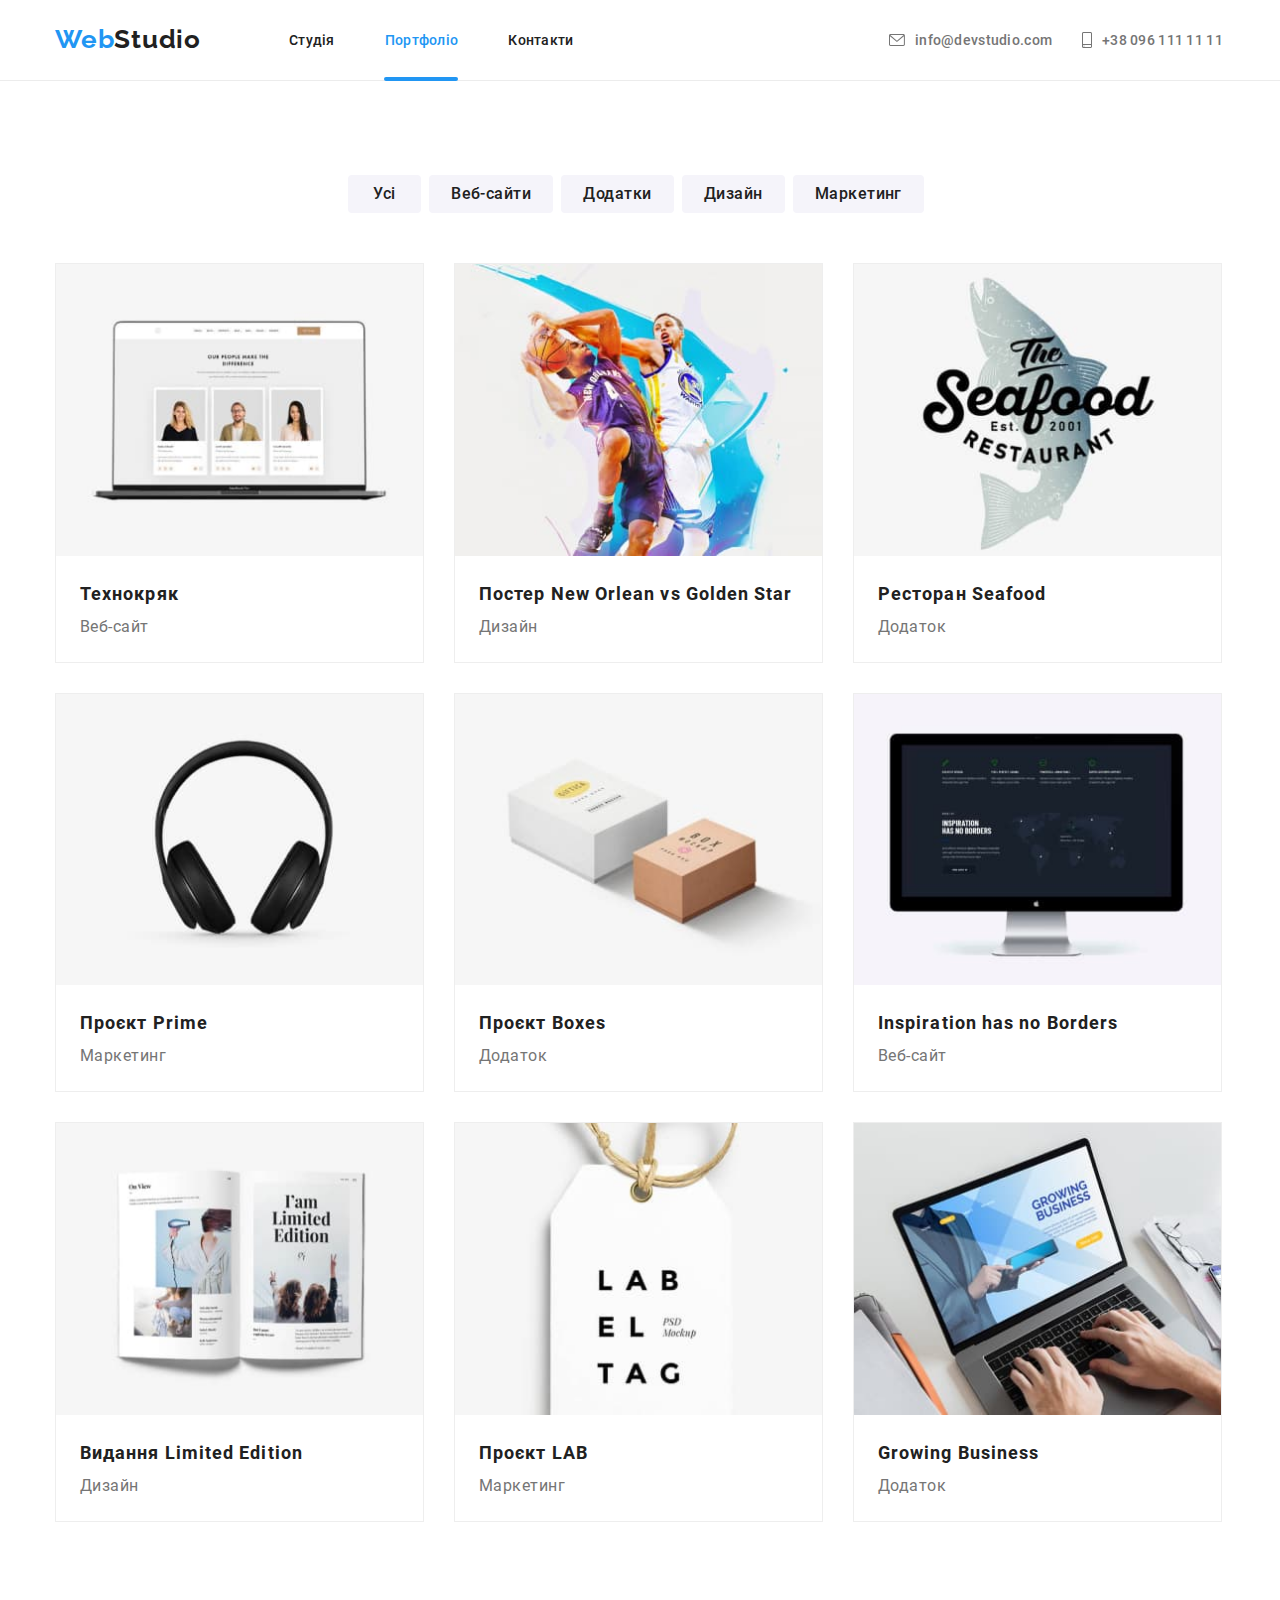
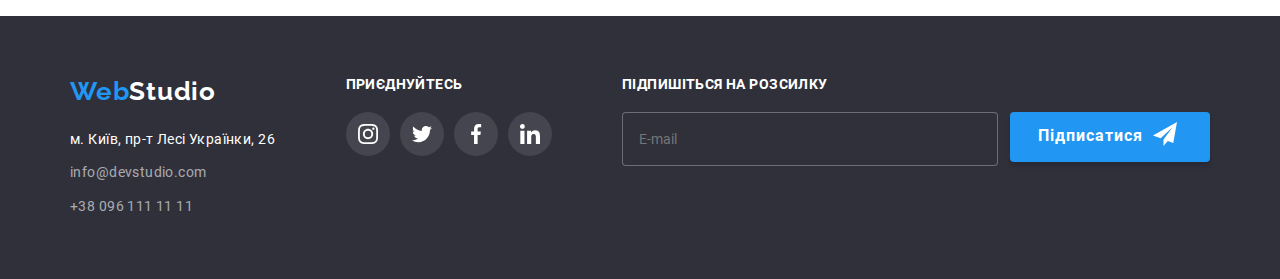
==== commit b197edaa: "11.03" ====
--- a/portfolio.html
+++ b/portfolio.html
@@ -146,13 +146,14 @@
                         <li class="card-set__item" >
                              <div class="card">
                               <div class="card-set__overley"> 
-                                <img srcset="
+                                <img srcset="./img/portfolio/tehno354.jpg 354w,
+                                ./img/portfolio/tehno354@2x.jpg 708w,
                                 ./img/portfolio/tehno370.jpg 370w,
                                 ./img/portfolio/tehno370@2x.jpg 740w,
                                 ./img/portfolio/tehno450.jpg 450w,
                                 ./img/portfolio/tehno450@2x.jpg 900w"
-                                 src="./img/portfolio/tehno450.jpg" alt="Технокряк"
-                                 sizes="(min-width:1200px) 370px, (min-width:768px) 370px, (min-width:480px) 450px, (min-width:320px) 370px" > 
+                                 src="./img/portfolio/tehno354.jpg" alt="Технокряк"
+                                 sizes="(min-width:1200px) 370px, (min-width:768px) 354px, (min-width:480px) 450px, (min-width:320px) 354px" > 
                             </div>
                             <div class="card-set__content">
                                 
@@ -169,12 +170,13 @@
                         <li class="card-set__item" >
                           <div class="card">
                            <div class="card-set__overley"> 
-                             <img srcset="
+                             <img srcset="./img/portfolio/new354.jpg 354w,
+                             ./img/portfolio/new354@2x.jpg 708w,
                              ./img/portfolio/new370.jpg 370w,
                              ./img/portfolio/new370@2x.jpg 740w,
                              ./img/portfolio/neworlean450.jpg 450w,
                              ./img/portfolio/neworlean450@2x.jpg 900w"
-                              src="./img/portfolio/neworlean450.jpg" alt="Постер New Orlean vs Golden Star"
+                              src="./img/portfolio/neworlean354.jpg" alt="Постер New Orlean vs Golden Star"
                               sizes="(min-width:1200px) 370px, (min-width:768px) 354px, (min-width:480px) 450px, (min-width:320px) 354px" > 
                          </div>
                          <div class="card-set__content">
@@ -192,13 +194,14 @@
                         <li class="card-set__item">
                           <div class="card">
                             <div class="card-set__overley">
-                              <img srcset="
+                              <img srcset="./img/portfolio/seafood354.jpg 354w,
+                              ./img/portfolio/seafood354@2x.jpg 708w,
                               ./img/portfolio/seafood370.jpg 370w,
                               ./img/portfolio/seafood370@2x.jpg 740w,
                               ./img/portfolio/seafood450.jpg 450w,
                               ./img/portfolio/seafood450@2x.jpg 900w"
-                               src="./img/portfolio/seafood450.jpg" alt="Ресторан Seafood"
-                               sizes="(min-width:1200px) 370px, (min-width:768px) 370px, (min-width:480px) 450px, (min-width:320px) 370px" >   
+                               src="./img/portfolio/seafood354.jpg" alt="Ресторан Seafood"
+                               sizes="(min-width:1200px) 370px, (min-width:768px) 354px, (min-width:480px) 450px, (min-width:320px) 354px" >   
                             </div>
                            
                            <div class="card-set__content">
@@ -217,14 +220,14 @@
                         <li class="card-set__item">
                           <div class="card">
                             <div class="card-set__overley">
-                              <img srcset="
-                              
+                              <img srcset="./img/portfolio/prime354.jpg 354w,
+                              ./img/portfolio/prime354@2x.jpg 708w,
                               ./img/portfolio/prime370.jpg 370w,
                               ./img/portfolio/prime370@2x.jpg 740w,
                               ./img/portfolio/prime450.jpg 450w,
                               ./img/portfolio/prime450@2x.jpg 900w"
-                               src="./img/portfolio/prime450.jpg" alt="Проєкт Prime"
-                               sizes="(min-width:1200px) 370px, (min-width:768px) 370px, (min-width:480px) 450px, (min-width:320px) 370px" >  
+                               src="./img/portfolio/prime354.jpg" alt="Проєкт Prime"
+                               sizes="(min-width:1200px) 370px, (min-width:768px) 354px, (min-width:480px) 450px, (min-width:320px) 354px" >  
                             </div>
                            
             
@@ -244,15 +247,14 @@
                         <li class="card-set__item" >
                           <div class="card">
                             <div class="card-set__overley">
-                              <img srcset="
-                              
+                              <img srcset="./img/portfolio/boxes354.jpg 708w,
+                              ./img/portfolio/boxes354@2x.jpg 708w,
                               ./img/portfolio/boxes370.jpg 370w,
-                              ./img/portfolio/boxes354@2x.jpg 708w,
                               ./img/portfolio/boxes370@2x.jpg 740w,
                               ./img/portfolio/boxes450.jpg 450w,
                               ./img/portfolio/boxes450@2x.jpg 900w"
-                               src="./img/portfolio/boxes450.jpg" alt="Проєкт Boxes"
-                               sizes="(min-width:1200px) 370px, (min-width:768px) 370px, (min-width:480px) 450px, (min-width:320px) 370px" >  
+                               src="./img/portfolio/boxes354.jpg" alt="Проєкт Boxes"
+                               sizes="(min-width:1200px) 370px, (min-width:768px) 354px, (min-width:480px) 450px, (min-width:320px) 354px" >  
                             </div>
                            
             
@@ -272,15 +274,14 @@
                         <li class="card-set__item">
                           <div class="card">
                             <div class="card-set__overley">
-                              <img srcset="
-                              
+                              <img srcset="./img/portfolio/inspiration354.jpg 708w,
+                              ./img/portfolio/inspiration354@2x.jpg 708w,
                               ./img/portfolio/inspiration370.jpg 370w,
-                              ./img/portfolio/inspiration354@2x.jpg 708w,
                               ./img/portfolio/inspiration370@2x.jpg 740w,
                               ./img/portfolio/inspiration450.jpg 450w,
                               ./img/portfolio/inspiration450@2x.jpg 900w"
-                               src="./img/portfolio/inspiration450.jpg" alt="Inspiration has no Borders"
-                               sizes="(min-width:1200px) 370px, (min-width:768px) 370px, (min-width:480px) 450px, (min-width:320px) 370px" >  
+                               src="./img/portfolio/inspiration354.jpg" alt="Inspiration has no Borders"
+                               sizes="(min-width:1200px) 370px, (min-width:768px) 354px, (min-width:480px) 450px, (min-width:320px) 354px" >  
                             </div>
                            
             
@@ -300,14 +301,14 @@
                           <div class="card">
                             <div class="card-set__overley">
                               <img srcset="
-                              
+                              ./img/portfolio/limited354.jpg 708w,
                               ./img/portfolio/limited354@2x.jpg 708w,
                               ./img/portfolio/limited370.jpg 370w,
                               ./img/portfolio/limited370@2x.jpg 740w,
                               ./img/portfolio/limited450.jpg 450w,
                               ./img/portfolio/limited450@2x.jpg 900w"
-                               src="./img/portfolio/limited450.jpg" alt="Видання Limited Edition"
-                               sizes="(min-width:1200px) 370px, (min-width:768px) 370px, (min-width:480px) 450px, (min-width:320px) 370px" >   
+                               src="./img/portfolio/limited354.jpg" alt="Видання Limited Edition"
+                               sizes="(min-width:1200px) 370px, (min-width:768px) 354px, (min-width:480px) 450px, (min-width:320px) 354px" >   
                             </div>
                            
             
@@ -327,15 +328,14 @@
                         <li class="card-set__item" >
                           <div class="card">
                             <div class="card-set__overley">
-                              <img srcset="
-                              
+                              <img srcset="./img/portfolio/lab354.jpg 708w,
+                              ./img/portfolio/lab354@2x.jpg 708w,
                               ./img/portfolio/lab370.jpg 370w,
-                              ./img/portfolio/lab354@2x.jpg 708w,
                               ./img/portfolio/lab370@2x.jpg 740w,
                               ./img/portfolio/lab450.jpg 450w,
                               ./img/portfolio/lab450@2x.jpg 900w"
-                               src="./img/portfolio/lab450.jpg" alt="Проєкт LAB"
-                               sizes="(min-width:1200px) 370px, (min-width:768px) 370px, (min-width:480px) 450px, (min-width:320px) 370px" >   
+                               src="./img/portfolio/lab354.jpg" alt="Проєкт LAB"
+                               sizes="(min-width:1200px) 370px, (min-width:768px) 354px, (min-width:480px) 450px, (min-width:320px) 354px" >   
                             </div>
                            
             
@@ -356,14 +356,14 @@
                           <div class="card">
                             <div class="card-set__overley">
                               <img srcset="
-                              
+                              ./img/portfolio/growing354.jpg 354w,
                               ./img/portfolio/growing354@2x.jpg 708w,
                               ./img/portfolio/growing370.jpg 370w,
                               ./img/portfolio/growing370@2x.jpg 740w,
                               ./img/portfolio/growing450.jpg 450w,
                               ./img/portfolio/growing450@2x.jpg 900w"
-                               src="./img/portfolio/growing450.jpg" alt="Growing Business"
-                               sizes="(min-width:1200px) 370px, (min-width:768px) 370px, (min-width:480px) 450px, (min-width:320px) 370px" >    
+                               src="./img/portfolio/growing354.jpg" alt="Growing Business"
+                               sizes="(min-width:1200px) 370px, (min-width:768px) 354px, (min-width:480px) 450px, (min-width:320px) 354px" >    
                             </div>
                            
             
--- a/css/main.min.css
+++ b/css/main.min.css
@@ -46,7 +46,7 @@
   src: url("../fonts/raleway-v28-latin_cyrillic-700.eot"); /* IE9 Compat Modes */
   src: local(""), url("../fonts/raleway-v28-latin_cyrillic-700.eot?#iefix") format("embedded-opentype"), url("../fonts/raleway-v28-latin_cyrillic-700.woff2") format("woff2"), url("../fonts/raleway-v28-latin_cyrillic-700.woff") format("woff"), url("../fonts/raleway-v28-latin_cyrillic-700.ttf") format("truetype"), url("../fonts/raleway-v28-latin_cyrillic-700.svg#Raleway") format("svg"); /* Legacy iOS */
 }
-.footer__contact, .address, .footer__logo, .footer__send, .footer__icon, .client__icon, .contact__phone-svg, .contact__mail-svg, .nav__label, .mobail-menu__close-btn, .button-menu__open, .close-modal, .svg-modal, .icon-check, .texterea, .form-input, .backdrop, .item-social__icon, .logo, .work-list__button, .footer__button, .button-order, .button-send {
+.footer__contact, .address, .footer__logo, .footer__send, .footer__icon, .client__icon, .contact__phone-svg, .contact__mail-svg, .nav__label, .menu-button__icon-menu, .button-menu__open, .close-modal, .svg-modal, .icon-check, .texterea, .form-input, .backdrop, .item-social__icon, .logo, .work-list__button, .footer__button, .button-order, .button-send {
   -webkit-transition-duration: 250ms;
           transition-duration: 250ms;
   -webkit-transition-timing-function: var(--time-transition-duration);
@@ -56,7 +56,7 @@
 .work-list__button, .footer__button, .button-order, .button-send {
   font-family: var(--primary-font);
   font-style: normal;
-  font-weight: 700px;
+  font-weight: 700;
   font-size: 16px;
   line-height: 19px;
   letter-spacing: 0.03em;
@@ -83,7 +83,7 @@
 .footer__contact, .address {
   font-family: var(--primary-font);
   font-style: normal;
-  font-weight: 400px;
+  font-weight: 400;
   font-size: 14px;
   line-height: 19px;
   letter-spacing: 0.03em;
@@ -1158,6 +1158,7 @@
   color: var(--primary-bg-color);
   top: 0;
   left: 0;
+  overflow-y: auto;
   -webkit-transform: translatey(100%);
           transform: translatey(100%);
   -webkit-transition: -webkit-transform 250ms var(--time-transition-duration);
@@ -1193,13 +1194,20 @@
   transition-property: fill;
 }
 .button-menu__open:hover svg, .button-menu__open:focus svg {
-  color: var(--active-link-color);
   fill: var(--active-link-color);
 }
 @media screen and (min-width: 768px) {
   .button-menu__open {
     display: none;
   }
+}
+
+.menu-button__icon-menu {
+  -webkit-transition-property: fill;
+  transition-property: fill;
+}
+.menu-button__icon-menu:hover svg, .menu-button__icon-menu:focus svg {
+  fill: var(--active-link-color);
 }
 
 .menu-button.is-open .icon-menu {
@@ -1265,6 +1273,10 @@
   line-height: 0;
   -webkit-transition-property: fill;
   transition-property: fill;
+  -webkit-transition-duration: 250ms;
+          transition-duration: 250ms;
+  -webkit-transition-timing-function: var(--time-transition-duration);
+          transition-timing-function: var(--time-transition-duration);
 }
 .mobail-menu__close-btn:hover svg, .mobail-menu__close-btn:focus svg {
   color: var(--active-link-color);
@@ -1276,8 +1288,21 @@
   }
 }
 
+.mobail-menu__close {
+  -webkit-transition-property: fill;
+  transition-property: fill;
+  -webkit-transition-duration: 250ms;
+          transition-duration: 250ms;
+  -webkit-transition-timing-function: var(--time-transition-duration);
+          transition-timing-function: var(--time-transition-duration);
+}
+.mobail-menu__close:hover svg, .mobail-menu__close:focus svg {
+  color: var(--active-link-color);
+  fill: var(--active-link-color);
+}
+
 .header-social__list {
-  width: 256px;
+  max-width: 256px;
   margin-right: 0;
   display: none;
 }
@@ -1413,14 +1438,14 @@
     background-image: url(../img/Img\ Overlay.png), url(../img/hero/hero768@2x.jpg);
   }
 }
-@media screen and (min-width: 900px) {
+@media screen and (min-width: 1200px) {
   .hero {
     padding-top: 200px;
     padding-bottom: 200px;
     background-image: url(../img/Img\ Overlay.png), url(../img/hero/hero1600.jpg);
   }
 }
-@media screen and (min-width: 900px) and (min-device-pixel-ratio: 2), screen and (min-width: 900px) and (-webkit-min-device-pixel-ratio: 2), screen and (min-width: 900px) and (min-resolution: 192dpi), screen and (min-width: 900px) and (min-resolution: 2dppx) {
+@media screen and (min-width: 1200px) and (min-device-pixel-ratio: 2), screen and (min-width: 1200px) and (-webkit-min-device-pixel-ratio: 2), screen and (min-width: 1200px) and (min-resolution: 192dpi), screen and (min-width: 1200px) and (min-resolution: 2dppx) {
   .hero {
     background-image: url(../img/Img\ Overlay.png), url(../img/hero/hero1600@2x.jpg);
   }
@@ -1448,6 +1473,12 @@
   margin-right: auto;
   padding: 0;
   border-bottom: 1px solid #ECECEC;
+}
+@media screen and (max-width: 767px) {
+  .header {
+    padding-top: 16px;
+    padding-bottom: 16px;
+  }
 }
 
 @media screen and (min-width: 768px) {
@@ -1481,7 +1512,11 @@
       -ms-flex-align: center;
           align-items: center;
   color: var(--accent-color);
-  line-height: 1.2;
+  font-family: "Roboto";
+  font-style: normal;
+  font-weight: 500;
+  font-size: 14px;
+  line-height: 16px;
   letter-spacing: 0.02em;
   text-decoration: none;
   margin-bottom: 0px;
@@ -1535,7 +1570,7 @@
   height: 4px;
   border-radius: 4px;
   background-color: var(--active-link-color);
-  bottom: -4px;
+  bottom: -1px;
   right: 0.6px;
 }
 @media screen and (max-width: 767px) {
@@ -1618,7 +1653,7 @@
   -webkit-box-align: center;
       -ms-flex-align: center;
           align-items: center;
-  font-weight: 500px;
+  font-weight: 500;
   font-size: 12px;
   line-height: 14px;
   letter-spacing: 0.02em;
@@ -1713,6 +1748,7 @@
 @media screen and (min-width: 1200px) {
   .advantages {
     padding-bottom: 94px;
+    padding-top: 94px;
   }
 }
 
